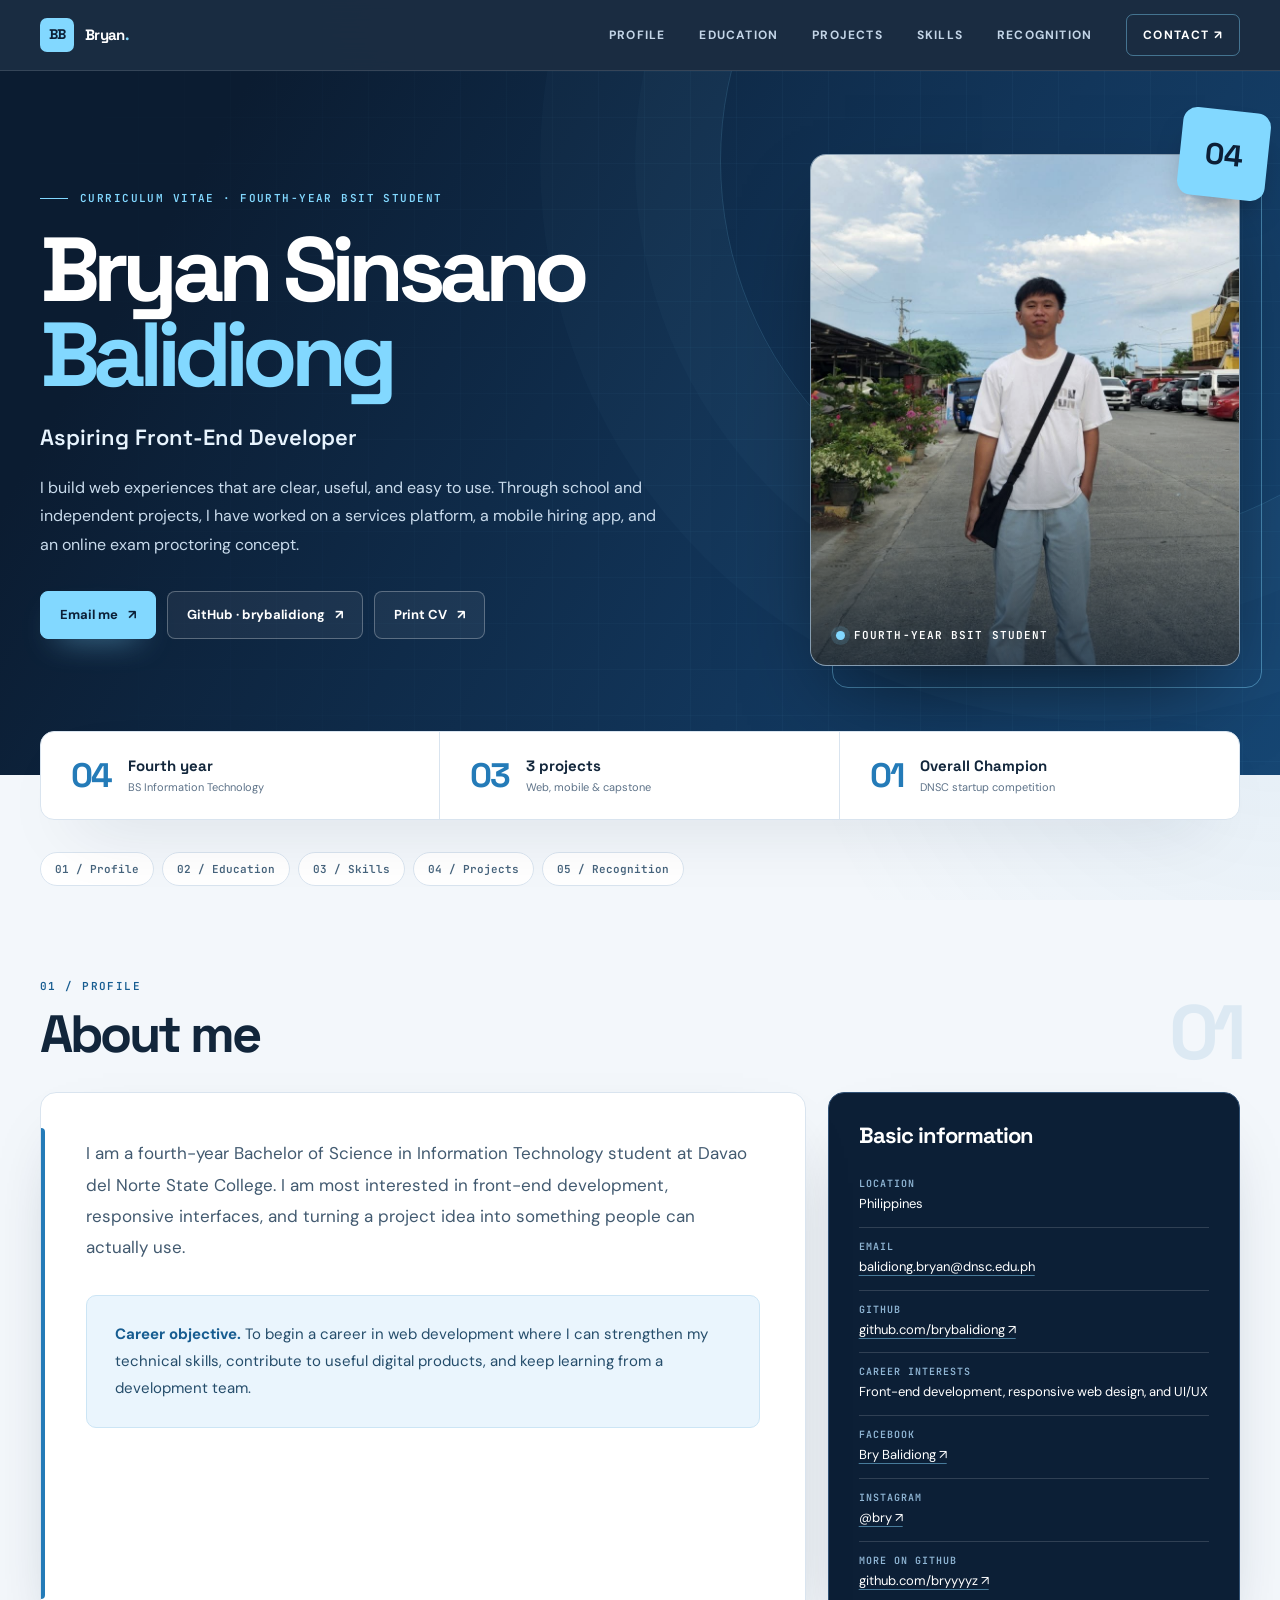
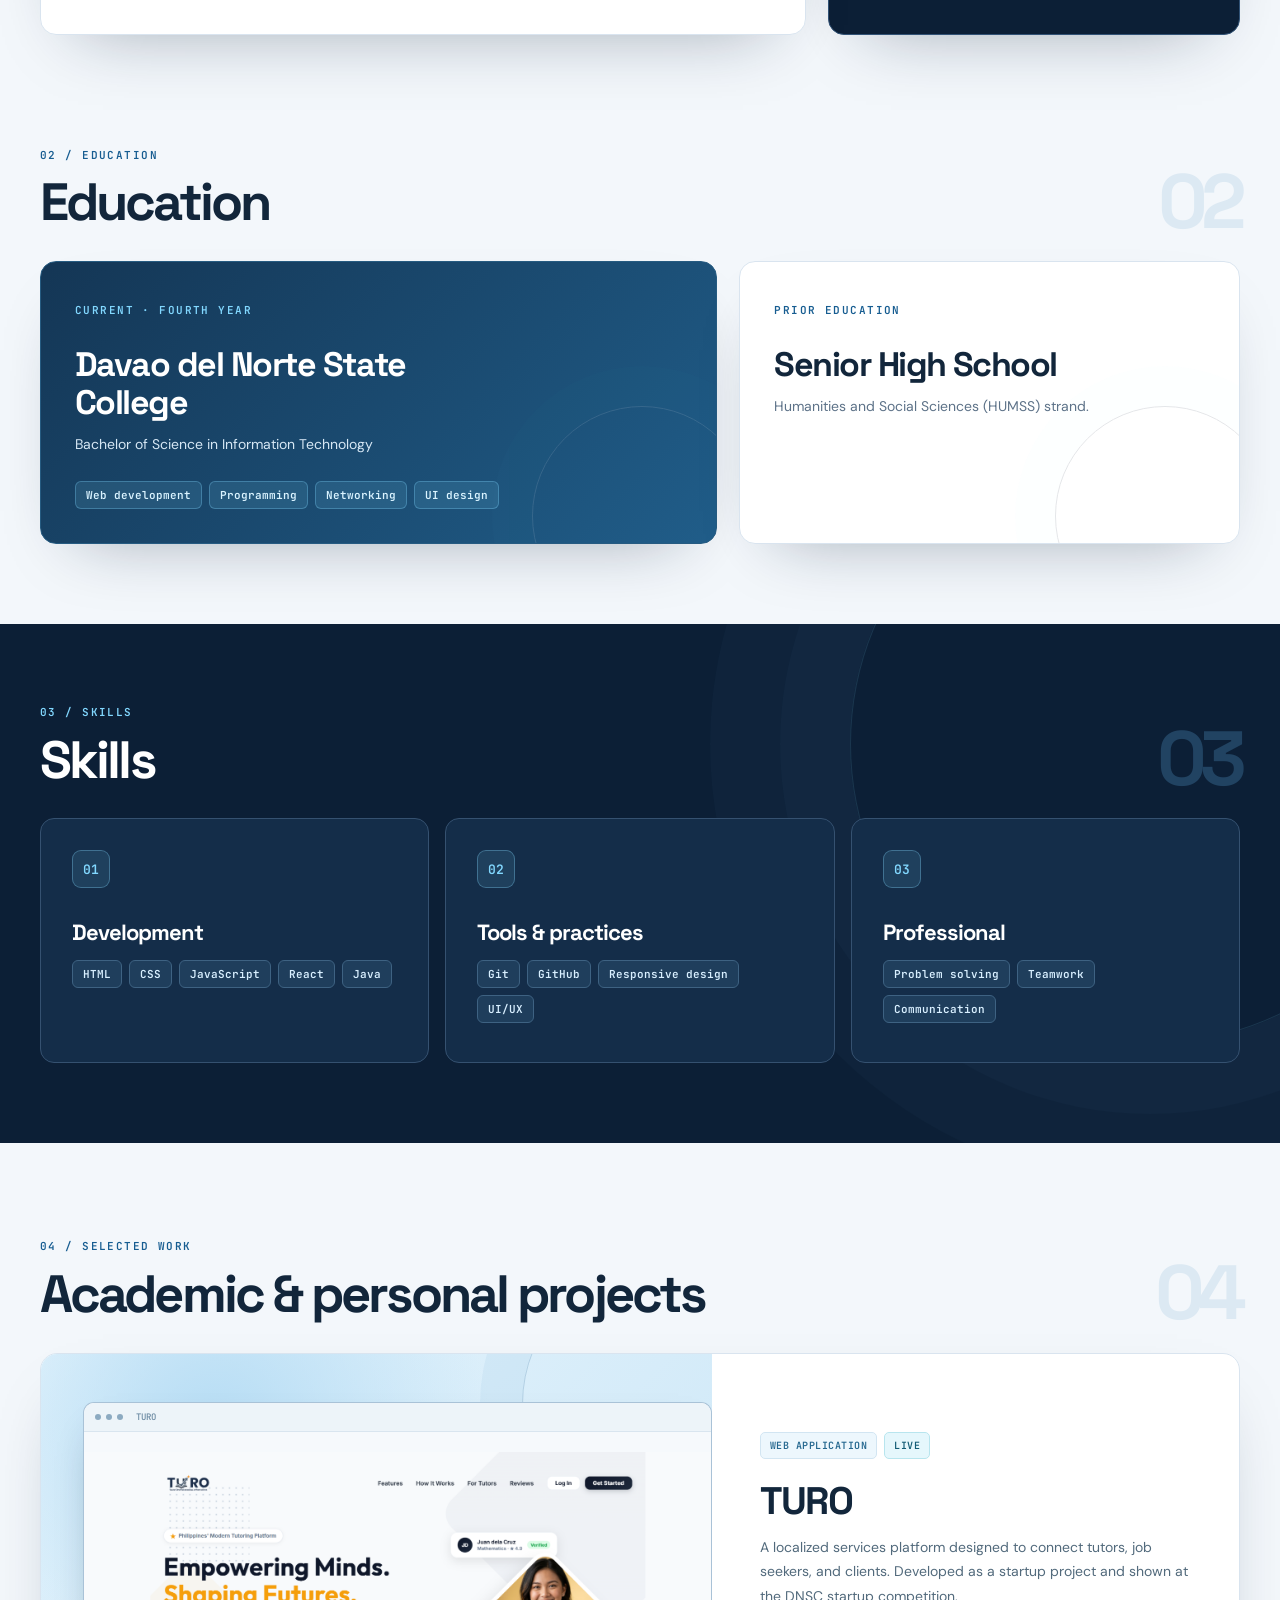
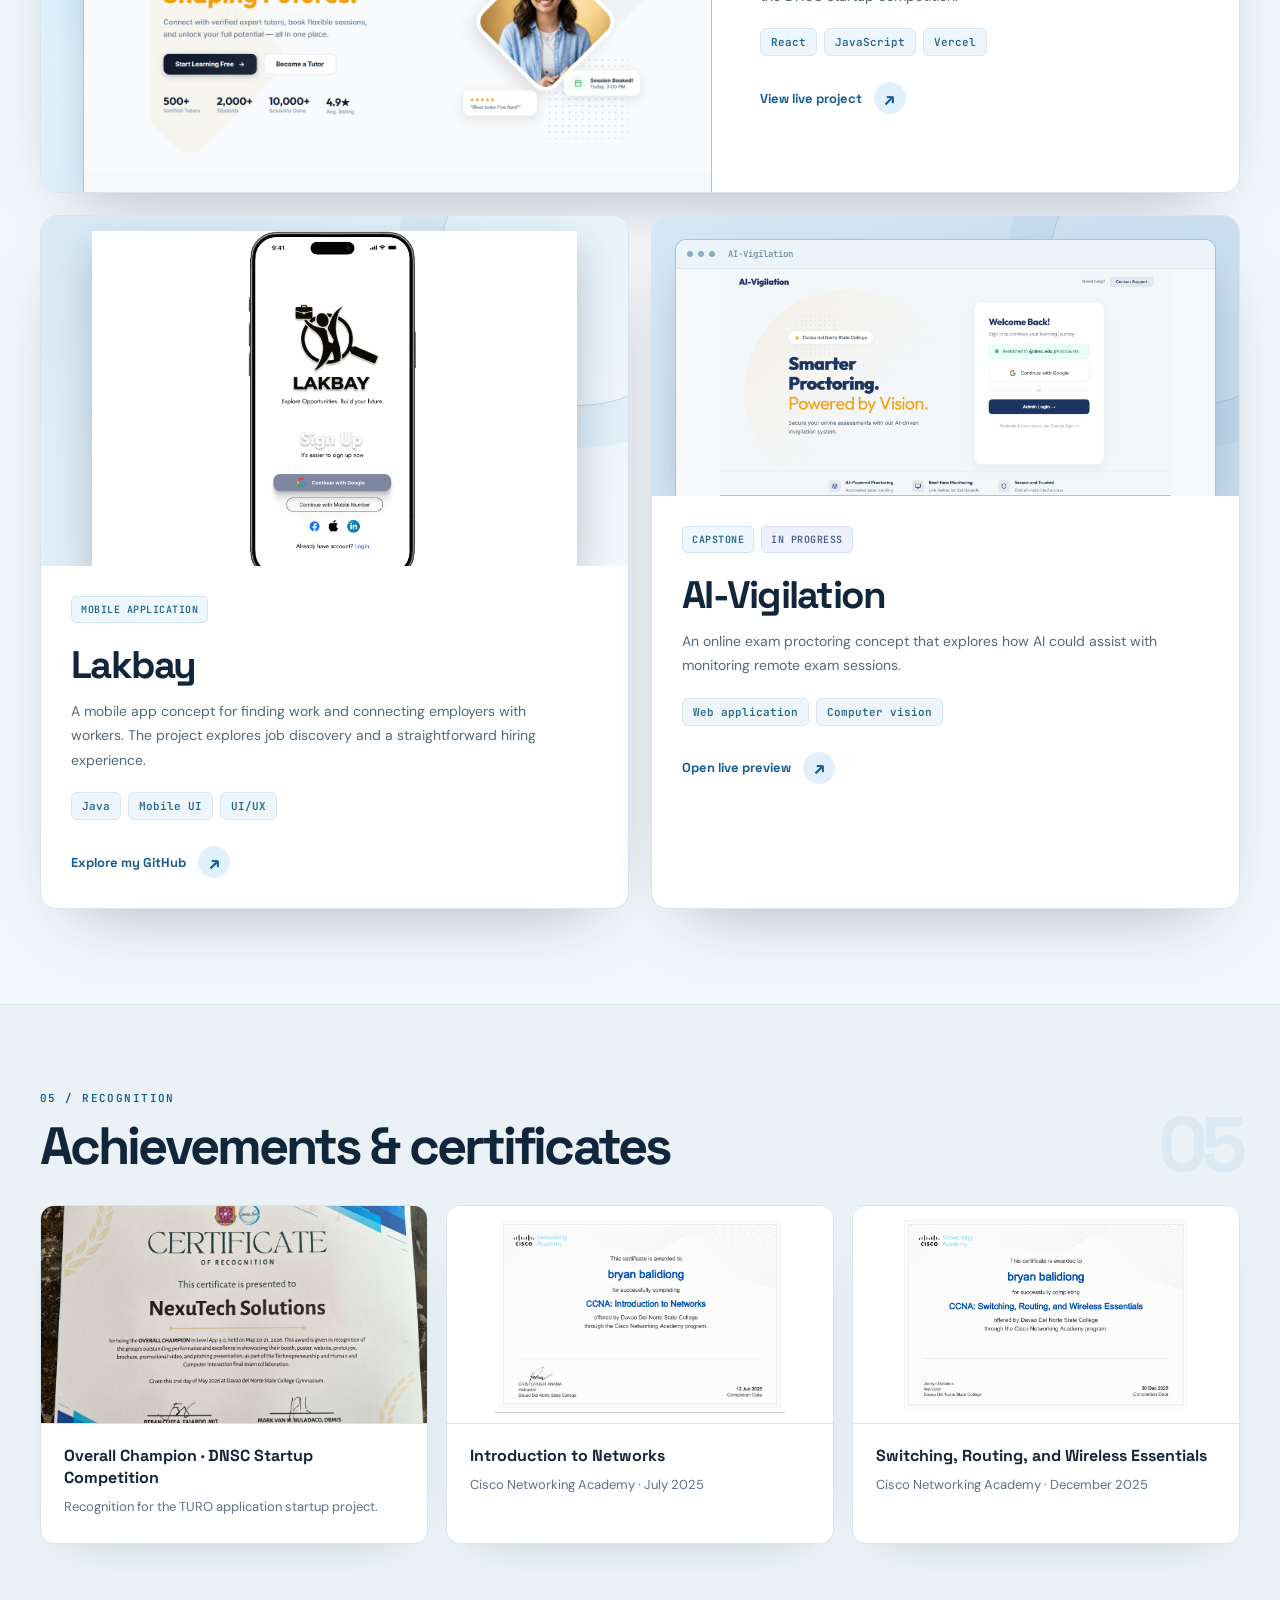
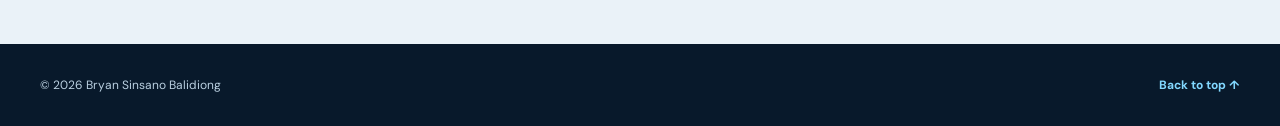
==== index.html @ 700e9f19 "Add personal CV website" ====
<!doctype html>
<html lang="en">
<head>
  <meta charset="UTF-8">
  <meta name="viewport" content="width=device-width, initial-scale=1">
  <meta name="description" content="Curriculum vitae of Bryan Sinsano Balidiong, a fourth-year BSIT student and aspiring front-end developer at Davao del Norte State College.">
  <meta name="theme-color" content="#0c1f36">
  <title>CV — Bryan Sinsano Balidiong</title>
  <link rel="icon" type="image/svg+xml" href="favicon.svg">
  <link rel="preconnect" href="https://fonts.googleapis.com">
  <link rel="preconnect" href="https://fonts.gstatic.com" crossorigin>
  <link href="https://fonts.googleapis.com/css2?family=DM+Sans:wght@400;500;600;700&family=JetBrains+Mono:wght@400;500;600&family=Space+Grotesk:wght@400;500;600;700&display=swap" rel="stylesheet">
  <style>
    :root{
      --navy:#0c1f36;--navy-2:#132f50;--navy-3:#1c4165;
      --blue:#247bb8;--blue-deep:#175d91;--sky:#82d8ff;--ice:#dff4ff;
      --paper:#f3f7fb;--white:#fff;--ink:#12263b;--muted:#5d7288;
      --line:#d9e4ef;--shadow:0 28px 70px -38px rgba(12,31,54,.4);
    }
    *,*::before,*::after{box-sizing:border-box}
    html{scroll-behavior:smooth}
    body{margin:0;background:var(--paper);color:var(--ink);font:16px/1.68 'DM Sans',Arial,sans-serif;min-width:320px}
    body::before{content:"";position:fixed;inset:0;z-index:-1;pointer-events:none;background:radial-gradient(circle at 0 20%,rgba(130,216,255,.12),transparent 35%),radial-gradient(circle at 100% 70%,rgba(36,123,184,.08),transparent 35%)}
    a{color:inherit;text-decoration:none}
    img{display:block;max-width:100%}
    button{font:inherit}
    h1,h2,h3,p{margin:0}
    h1,h2,h3{font-family:'Space Grotesk',Arial,sans-serif;line-height:1.12;letter-spacing:-.045em}
    ::selection{background:var(--sky);color:var(--navy)}
    :focus-visible{outline:3px solid var(--sky);outline-offset:4px}
    .shell{width:min(1200px,calc(100% - 48px));margin-inline:auto}
    .skip-link{position:absolute;z-index:100;left:15px;top:-60px;padding:10px 15px;background:#fff;color:#000}
    .skip-link:focus{top:12px}
    .topbar{position:sticky;top:0;z-index:50;background:rgba(12,31,54,.94);border-bottom:1px solid rgba(255,255,255,.12);backdrop-filter:blur(18px);color:white}
    .topbar-inner{display:flex;align-items:center;justify-content:space-between;min-height:70px;gap:20px}
    .brand{display:flex;align-items:center;gap:11px;font-family:'Space Grotesk',sans-serif;font-weight:700;letter-spacing:-.04em;white-space:nowrap}
    .brand-mark{display:grid;place-items:center;width:34px;height:34px;background:var(--sky);color:var(--navy);border-radius:7px;font-size:14px;letter-spacing:-.08em}
    .brand-name{font-size:15px}
    .brand-name span{color:var(--sky)}
    .top-links{display:flex;align-items:center;gap:clamp(15px,2.8vw,34px);font-size:12px;font-weight:700;text-transform:uppercase;letter-spacing:.1em;color:#c3d5e7}
    .top-links a{transition:color .2s}
    .top-links a:hover{color:var(--sky)}
    .top-links .contact-nav{padding:10px 16px;border:1px solid rgba(130,216,255,.42);border-radius:7px;color:white}
    .top-links .contact-nav:hover{border-color:var(--sky);color:var(--sky)}
    .hero{position:relative;overflow:hidden;color:white;background:linear-gradient(120deg,#0b1c31 15%,#12365b 65%,#164673);isolation:isolate}
    .hero::before{content:"";position:absolute;inset:0;z-index:-1;opacity:.22;background-image:linear-gradient(rgba(130,216,255,.16) 1px,transparent 1px),linear-gradient(90deg,rgba(130,216,255,.16) 1px,transparent 1px);background-size:46px 46px;mask-image:linear-gradient(90deg,transparent,black 62%)}
    .hero::after{content:"";position:absolute;right:-200px;top:-290px;width:760px;height:760px;border-radius:50%;border:1px solid rgba(130,216,255,.16);box-shadow:0 0 0 85px rgba(130,216,255,.025),0 0 0 180px rgba(130,216,255,.025);z-index:-1}
    .hero-grid{display:grid;grid-template-columns:minmax(0,1.16fr) minmax(300px,.84fr);align-items:center;gap:clamp(35px,6vw,92px);padding-block:83px 109px}
    .hero-copy{position:relative;z-index:1}
    .eyebrow,.kicker,.micro{font:600 11px/1.5 'JetBrains Mono',monospace;text-transform:uppercase;letter-spacing:.13em}
    .eyebrow{display:inline-flex;align-items:center;gap:12px;color:var(--sky);margin-bottom:21px}
    .eyebrow::before{content:"";width:28px;height:1px;background:var(--sky)}
    h1{font-size:clamp(56px,7.1vw,100px);line-height:.94;letter-spacing:-.075em;max-width:9.5ch}
    h1 .surname{display:block;color:var(--sky)}
    .role{margin-top:23px;font:600 clamp(17px,2vw,22px)/1.4 'Space Grotesk',sans-serif;color:#e8f4fe}
    .intro{max-width:57ch;margin-top:21px;font-size:16px;line-height:1.8;color:#c9dbec}
    .hero-actions{display:flex;align-items:center;flex-wrap:wrap;gap:11px;margin-top:31px}
    .button{display:inline-flex;align-items:center;justify-content:center;gap:10px;min-height:48px;padding:10px 19px;border:1px solid rgba(255,255,255,.28);border-radius:8px;color:white;background:rgba(255,255,255,.06);font-size:13px;font-weight:700;cursor:pointer;transition:transform .2s,background .2s,border-color .2s,box-shadow .2s}
    .button:hover{transform:translateY(-3px);border-color:var(--sky);background:rgba(130,216,255,.12)}
    .button.primary{background:var(--sky);color:var(--navy);border-color:var(--sky);box-shadow:0 14px 32px -18px rgba(130,216,255,.85)}
    .button.primary:hover{background:#b3e9ff}
    .portrait-wrap{position:relative;max-width:430px;width:100%;justify-self:end}
    .portrait-wrap::before{content:"";position:absolute;inset:22px -22px -22px 22px;border:1px solid rgba(130,216,255,.45);border-radius:16px;z-index:-1}
    .portrait-window{position:relative;overflow:hidden;height:clamp(410px,40vw,520px);border-radius:16px;border:1px solid rgba(255,255,255,.3);background:#51728f;box-shadow:0 40px 90px -35px rgba(0,0,0,.72)}
    .portrait-window img{width:100%;height:100%;object-fit:cover;object-position:center 32%;filter:saturate(.82) contrast(1.04);transform:scale(1.3)}
    .portrait-window::after{content:"";position:absolute;inset:0;background:linear-gradient(180deg,transparent 55%,rgba(6,22,40,.68))}
    .portrait-caption{position:absolute;z-index:2;left:25px;bottom:23px;display:flex;align-items:center;gap:9px;font:600 11px 'JetBrains Mono',monospace;color:white;letter-spacing:.1em;text-transform:uppercase}
    .portrait-caption::before{content:"";width:9px;height:9px;background:var(--sky);border-radius:50%;box-shadow:0 0 0 5px rgba(130,216,255,.15)}
    .hero-index{position:absolute;right:-28px;top:-44px;z-index:2;display:grid;place-items:center;width:88px;height:88px;background:var(--sky);border-radius:14px;color:var(--navy);box-shadow:0 18px 34px -18px rgba(0,0,0,.6);font:700 30px 'Space Grotesk',sans-serif;transform:rotate(6deg)}
    .highlights{position:relative;z-index:4;margin-top:-44px}
    .highlights-inner{display:grid;grid-template-columns:repeat(3,1fr);background:white;border:1px solid var(--line);border-radius:14px;box-shadow:var(--shadow);overflow:hidden}
    .highlight{display:flex;align-items:center;gap:17px;padding:25px 30px;border-right:1px solid var(--line)}
    .highlight:last-child{border:0}
    .highlight-num{font:700 34px/1 'Space Grotesk',sans-serif;letter-spacing:-.06em;color:var(--blue)}
    .highlight-title{display:block;font:700 15px/1.25 'Space Grotesk',sans-serif}
    .highlight-sub{display:block;margin-top:4px;color:var(--muted);font-size:11px;line-height:1.3}
    .section-nav{display:flex;align-items:center;gap:8px;overflow-x:auto;padding-block:32px 12px;scrollbar-width:none}
    .section-nav::-webkit-scrollbar{display:none}
    .section-nav a{white-space:nowrap;padding:9px 14px;border-radius:100px;border:1px solid var(--line);background:white;color:#46647d;font:600 11px 'JetBrains Mono',monospace;transition:background .2s,color .2s,border-color .2s}
    .section-nav a:hover{background:var(--navy);color:white;border-color:var(--navy)}
    main section[id],aside[id]{scroll-margin-top:100px}
    .section{padding-block:80px}
    .section-heading{display:flex;align-items:end;justify-content:space-between;gap:20px;margin-bottom:29px}
    .kicker{display:block;color:var(--blue-deep);margin-bottom:10px}
    h2{font-size:clamp(34px,4.1vw,55px);letter-spacing:-.055em}
    .section-num{font:700 clamp(46px,6vw,80px)/.8 'Space Grotesk',sans-serif;color:#dce9f3;letter-spacing:-.09em;user-select:none}
    .profile-grid{display:grid;grid-template-columns:1.3fr .7fr;gap:22px;align-items:stretch}
    .profile-card{position:relative;padding:clamp(29px,3.5vw,48px);background:white;border:1px solid var(--line);border-radius:16px;box-shadow:var(--shadow)}
    .profile-card::before{content:"";position:absolute;left:0;top:35px;bottom:35px;width:4px;background:var(--blue);border-radius:0 4px 4px 0}
    .body-copy{max-width:65ch;color:#425a70;font-size:17px;line-height:1.85}
    .objective{margin-top:31px;padding:25px 28px;border-radius:10px;background:#eaf5fd;border:1px solid #cce5f5;color:#254d6b;font-size:15px;line-height:1.8}
    .objective strong{color:var(--blue-deep)}
    .info-card{padding:30px;background:var(--navy);color:white;border:1px solid #315276;border-radius:16px;box-shadow:var(--shadow)}
    .info-card h3{font-size:22px;margin-bottom:17px}
    .fact{padding:12px 0;border-top:1px solid rgba(255,255,255,.15)}
    .fact:first-of-type{border-top:0}
    .fact-label{display:block;margin-bottom:3px;color:#90b6d5;font:600 10px 'JetBrains Mono',monospace;letter-spacing:.1em;text-transform:uppercase}
    .fact-value,.fact a{display:block;font-size:13px;overflow-wrap:anywhere}
    .fact a{text-decoration:underline;text-decoration-color:rgba(130,216,255,.5);text-underline-offset:4px}
    .fact a:hover{color:var(--sky)}
    .education-section{padding-top:32px}
    .education-grid{display:grid;grid-template-columns:1.15fr .85fr;gap:22px}
    .education-card{position:relative;overflow:hidden;min-height:280px;padding:34px;border:1px solid var(--line);border-radius:16px;background:white;box-shadow:var(--shadow)}
    .education-card.current{background:linear-gradient(135deg,#143655,#205d89);color:white;border-color:#265b81}
    .education-card::after{content:"";position:absolute;right:-36px;bottom:-83px;width:220px;height:220px;border:1px solid currentColor;opacity:.11;border-radius:50%;box-shadow:0 0 0 40px rgba(130,216,255,.12)}
    .education-card .micro{display:inline-block;margin-bottom:27px;color:var(--blue-deep)}
    .education-card.current .micro{color:var(--sky)}
    .education-card h3{position:relative;z-index:1;font-size:clamp(24px,2.8vw,34px);max-width:17ch;margin-bottom:11px}
    .education-card p{position:relative;z-index:1;color:var(--muted);font-size:14px}
    .education-card.current p{color:#d7e8f5}
    .course-list,.chips{display:flex;flex-wrap:wrap;gap:7px}
    .course-list{position:relative;z-index:1;margin-top:25px}
    .course-list span,.chips span{display:inline-block;padding:6px 10px;border:1px solid #d6e6f2;border-radius:6px;background:#edf6fc;color:#2d658b;font:600 11px 'JetBrains Mono',monospace}
    .education-card.current .course-list span{background:rgba(130,216,255,.12);border-color:rgba(130,216,255,.3);color:#d9f3ff}
    .skills-section{background:var(--navy);color:white;position:relative;overflow:hidden}
    .skills-section::after{content:"";position:absolute;right:-170px;top:-180px;width:600px;height:600px;border:1px solid rgba(130,216,255,.12);border-radius:50%;box-shadow:0 0 0 70px rgba(130,216,255,.025),0 0 0 140px rgba(130,216,255,.025);pointer-events:none}
    .skills-section .shell{position:relative;z-index:1}
    .skills-section .kicker{color:var(--sky)}
    .skills-section .section-num{color:#214362}
    .skills-grid{display:grid;grid-template-columns:repeat(3,1fr);gap:16px}
    .skill-card{padding:31px;min-height:245px;border:1px solid #355170;border-radius:14px;background:#142d49;transition:transform .2s,border-color .2s,background .2s}
    .skill-card:hover{transform:translateY(-5px);border-color:var(--sky);background:#183a5b}
    .skill-icon{display:grid;place-items:center;width:38px;height:38px;margin-bottom:32px;border:1px solid rgba(130,216,255,.32);border-radius:9px;background:rgba(130,216,255,.11);color:var(--sky);font:600 13px 'JetBrains Mono',monospace}
    .skill-card h3{font-size:22px;margin-bottom:15px}
    .skill-card .chips span{background:rgba(130,216,255,.1);border-color:#3e6282;color:#d8efff}
    .projects-section{padding-block:95px}
    .projects-list{display:grid;grid-template-columns:repeat(2,minmax(0,1fr));gap:22px}
    .project{display:flex;flex-direction:column;overflow:hidden;border:1px solid var(--line);border-radius:17px;background:white;box-shadow:var(--shadow);transition:transform .22s,box-shadow .22s}
    .project:hover{transform:translateY(-6px);box-shadow:0 35px 75px -40px rgba(12,31,54,.56)}
    .project.featured{grid-column:1/-1;display:grid;grid-template-columns:1.12fr .88fr;min-height:440px}
    .project-media{position:relative;overflow:hidden;min-height:280px;background:linear-gradient(145deg,#e8f3fb,#cfe5f5);padding:24px 24px 0;display:flex;align-items:end}
    .project.featured .project-media{padding:42px 0 0 42px;background:radial-gradient(circle at 26% 18%,#b5dcf4,transparent 45%),linear-gradient(135deg,#e7f5fd,#c9e5f6)}
    .project-media::before{content:"";position:absolute;right:-90px;top:-90px;width:280px;height:280px;border:1px solid rgba(25,90,138,.2);border-radius:50%;box-shadow:0 0 0 42px rgba(33,117,180,.06)}
    .browser-frame{position:relative;width:100%;height:100%;overflow:hidden;border:1px solid #a9c2d7;border-bottom:0;border-radius:11px 11px 0 0;background:white;box-shadow:0 20px 40px -20px rgba(12,31,54,.45)}
    .browser-bar{height:29px;display:flex;align-items:center;gap:5px;padding:0 11px;background:#edf4f9;border-bottom:1px solid #d9e5ef}
    .browser-bar i{display:block;width:6px;height:6px;border-radius:50%;background:#8caac1}
    .browser-bar span{margin-left:8px;font:500 9px 'JetBrains Mono',monospace;color:#6c8aa3}
    .browser-frame img{width:100%;height:calc(100% - 29px);object-fit:contain;object-position:center;background:#f6f9fc}
    .project.featured .browser-frame{height:390px}
    .project-content{display:flex;flex-direction:column;align-items:flex-start;padding:30px}
    .project.featured .project-content{padding:48px;justify-content:center}
    .project-meta{display:flex;flex-wrap:wrap;align-items:center;gap:7px;margin-bottom:20px}
    .project-meta span{padding:6px 9px;border:1px solid #d2e5f2;border-radius:5px;background:#edf7fd;color:#24678f;font:600 10px 'JetBrains Mono',monospace;text-transform:uppercase;letter-spacing:.05em}
    .project-meta .live{background:#e5f7fc;color:#135c75;border-color:#b8e5ee}
    .project-meta .progress{background:#eef1fb;color:#4b6090;border-color:#d8def1}
    .project h3{font-size:clamp(28px,3vw,39px);margin-bottom:13px}
    .project p{font-size:14px;line-height:1.75;color:#526a7c;max-width:51ch}
    .project .chips{margin-top:20px}
    .project-link{display:inline-flex;align-items:center;gap:12px;margin-top:26px;color:var(--blue-deep);font:700 13px 'Space Grotesk',sans-serif;transition:gap .2s,color .2s}
    .project-link:hover{gap:18px;color:#0b426a}
    .project-link .arrow{display:grid;place-items:center;width:32px;height:32px;border-radius:50%;background:#e0f1fb;font-size:18px}
    .project-lakbay .project-media{justify-content:center;padding:0;background:linear-gradient(135deg,#d8eaf6,#f3f8fc)}
    .project-lakbay .project-media img{position:relative;max-height:350px;width:auto;object-fit:contain;transform:translateY(15px);filter:drop-shadow(0 18px 22px rgba(12,31,54,.24))}
    .project-ai .project-media{padding:23px 23px 0;background:linear-gradient(135deg,#d6e7f5,#c3d9ec)}
    .project-ai .browser-frame{height:257px}
    .recognition-section{padding-block:85px 100px;background:#eaf2f8;border-top:1px solid #d5e5ef}
    .awards-grid{display:grid;grid-template-columns:repeat(3,minmax(0,1fr));gap:18px}
    .award{overflow:hidden;border:1px solid var(--line);border-radius:14px;background:white;box-shadow:0 18px 45px -35px rgba(12,31,54,.35)}
    .award-media{height:218px;overflow:hidden;background:#f6f9fc;border-bottom:1px solid var(--line)}
    .award-media img{width:100%;height:100%;object-fit:cover}
    .award.cert .award-media img{object-fit:contain;padding:10px;background:#fff}
    .award-body{padding:21px 23px 25px}
    .award-body strong{display:block;font:700 16px/1.4 'Space Grotesk',sans-serif}
    .award-body p{margin-top:7px;font-size:13px;color:var(--muted)}
    footer{padding:31px 0;background:#08192b;color:#bad0e1}
    .footer-inner{display:flex;align-items:center;justify-content:space-between;gap:16px;font-size:12px}
    footer a{color:var(--sky);font-weight:700}
    @media(max-width:1020px){.top-links{gap:15px}.hero-grid{grid-template-columns:1fr 340px}.profile-grid{grid-template-columns:1fr}.info-card{display:grid;grid-template-columns:repeat(2,minmax(0,1fr));column-gap:20px}.info-card h3{grid-column:1/-1}.info-card .fact:nth-of-type(2){border-top:0}.project.featured .project-content{padding:34px}}
    @media(max-width:900px){.top-links a:not(.contact-nav){display:none}.hero-grid{grid-template-columns:1fr;padding-block:55px 85px}.hero h1{font-size:clamp(52px,12vw,78px)}.portrait-wrap{justify-self:center;max-width:430px;margin-top:28px}.project.featured{display:flex;min-height:0}.project.featured .project-media{min-height:330px;padding:28px 28px 0}.project.featured .browser-frame{height:300px}.project.featured .project-content{padding:34px}}
    @media(max-width:760px){.shell{width:min(100% - 32px,1200px)}.topbar-inner{min-height:62px}.top-links a:not(.contact-nav){display:none}.hero-grid{grid-template-columns:1fr;padding-block:55px 85px}.hero h1{font-size:clamp(52px,12vw,78px)}.portrait-wrap{justify-self:center;max-width:430px;margin-top:28px}.portrait-window{height:400px}.hero-index{right:-13px;top:-22px;width:65px;height:65px;font-size:24px}.highlights-inner{grid-template-columns:1fr}.highlight{padding:15px 22px;border-right:0;border-bottom:1px solid var(--line)}.highlight:last-child{border:0}.highlight-num{font-size:28px}.section{padding-block:62px}.section-heading{margin-bottom:22px}.section-num{font-size:55px}.education-grid,.skills-grid,.projects-list,.awards-grid{grid-template-columns:1fr}.project.featured{grid-column:1;display:flex;min-height:0}.project.featured .project-media{min-height:290px;padding:25px 25px 0}.project.featured .browser-frame{height:280px}.project.featured .project-content{padding:30px}.award-media{height:250px}}
    @media(max-width:480px){.hero-grid{padding-top:46px}.portrait-wrap{max-width:310px}.portrait-window{height:345px}.hero-actions .button{width:100%}.hero-actions{gap:8px}.info-card{display:block}.info-card .fact:nth-of-type(2){border-top:1px solid rgba(255,255,255,.15)}.profile-card,.education-card,.skill-card{padding:25px}.objective{padding:20px}.section-heading{align-items:center}.section-num{font-size:45px}.project-media{min-height:220px}.project-lakbay .project-media img{max-height:290px}.project-ai .browser-frame{height:200px}.award-media{height:210px}}
    @media(prefers-reduced-motion:reduce){html{scroll-behavior:auto}*,*::before,*::after{transition:none!important}}
    @media print{*{box-shadow:none!important;text-shadow:none!important}body{background:#fff;color:#111;font-size:10pt}body::before,.topbar,.section-nav,.hero-actions,.hero-index,.hero::before,.hero::after,.portrait-wrap::before,.section-num,footer{display:none!important}.shell{width:100%}.hero{background:#fff;color:#111}.hero-grid{grid-template-columns:1fr 130px;gap:20px;padding:0 0 18px}.hero h1{font-size:32pt;max-width:none}.hero h1 .surname{color:#111}.eyebrow,.role,.intro{color:#222}.intro{font-size:9pt;line-height:1.4}.portrait-wrap{max-width:130px}.portrait-window{height:145px;border:0;border-radius:0}.portrait-window img{filter:none;transform:none}.portrait-window::after,.portrait-caption{display:none}.highlights{margin:0}.highlights-inner{border:0;border-top:1px solid #aaa;border-bottom:1px solid #aaa;border-radius:0;display:flex}.highlight{padding:8px 12px 8px 0;border:0}.highlight-num{font-size:15pt;color:#111}.highlight-title{font-size:10pt}.section{padding:13px 0}.section-heading{margin:0 0 8px}.kicker{color:#333;margin-bottom:2px}h2{font-size:19pt}.profile-grid,.education-grid,.skills-grid,.projects-list,.awards-grid{display:block}.profile-card,.info-card,.education-card,.skill-card,.project,.award{background:#fff!important;color:#111!important;border:0;border-top:1px solid #bbb;border-radius:0;padding:8px 0;margin:0;break-inside:avoid}.profile-card::before,.education-card::after,.skills-section::after,.project-media::before{display:none}.profile-card{padding:0 0 8px}.body-copy,.objective,.education-card p,.project p,.award-body p{color:#333!important;font-size:9pt;line-height:1.4}.objective{background:#fff;border:0;padding:5px 0;margin:0}.info-card{display:grid;grid-template-columns:repeat(2,1fr);gap:0 14px;padding:5px 0}.info-card h3{grid-column:1/-1;font-size:13pt;margin:0}.fact{border:0;padding:2px 0}.fact-label{color:#444}.fact-value,.fact a{font-size:8pt}.education-card{min-height:0}.education-card .micro{color:#333!important;margin:0}.education-card h3{font-size:13pt;max-width:none}.education-card p{color:#333}.course-list,.chips{margin:5px 0}.course-list span,.chips span,.education-card.current .course-list span,.skill-card .chips span{background:#fff;border:1px solid #ccc;color:#111;padding:2px 4px;font-size:7pt}.skills-section{background:#fff;color:#111}.skill-card{min-height:0}.skill-icon{display:none}.skill-card h3{font-size:12pt;margin:0}.project{display:grid!important;grid-template-columns:85px 1fr!important;gap:12px;min-height:0}.project-media,.project.featured .project-media{min-height:0;padding:0;background:#fff}.project-media img,.browser-frame img,.project-lakbay .project-media img{width:85px;height:70px;max-height:none;object-fit:cover;transform:none;filter:none}.browser-frame{border:0;border-radius:0;height:70px!important}.browser-bar{display:none}.project-content,.project.featured .project-content{padding:0}.project-meta{margin:0 0 3px}.project-meta span{padding:0;border:0;background:#fff;color:#333;font-size:7pt}.project h3{font-size:13pt;margin:0 0 3px}.project-link{margin:3px 0;color:#111;font-size:8pt}.project-link .arrow{display:none}.award{display:grid;grid-template-columns:65px 1fr;gap:10px}.award-media{height:52px;border:0}.award-media img{width:65px;height:52px;object-fit:contain;padding:0!important}.award-body{padding:0}.award-body strong{font-size:10pt}.award-body p{font-size:8pt;margin:0}}
  </style>
</head>
<body id="top">
  <a class="skip-link" href="#main">Skip to content</a>
  <header class="topbar">
    <div class="shell topbar-inner">
      <a class="brand" href="#top" aria-label="Back to top of Bryan Balidiong's CV"><span class="brand-mark">BB</span><span class="brand-name">Bryan<span>.</span></span></a>
      <nav class="top-links" aria-label="Main navigation">
        <a href="#profile">Profile</a><a href="#education">Education</a><a href="#projects">Projects</a><a href="#skills">Skills</a><a href="#recognition">Recognition</a>
        <a class="contact-nav" href="mailto:balidiong.bryan@dnsc.edu.ph">Contact ↗</a>
      </nav>
    </div>
  </header>
  <main id="main">
    <section class="hero" aria-labelledby="page-title">
      <div class="shell hero-grid">
        <div class="hero-copy">
          <span class="eyebrow">Curriculum vitae · Fourth-year BSIT student</span>
          <h1 id="page-title">Bryan Sinsano <span class="surname">Balidiong</span></h1>
          <p class="role">Aspiring Front-End Developer</p>
          <p class="intro">I build web experiences that are clear, useful, and easy to use. Through school and independent projects, I have worked on a services platform, a mobile hiring app, and an online exam proctoring concept.</p>
          <div class="hero-actions">
            <a class="button primary" href="mailto:balidiong.bryan@dnsc.edu.ph">Email me <span aria-hidden="true">↗</span></a>
            <a class="button" href="https://github.com/brybalidiong" target="_blank" rel="noopener noreferrer">GitHub · brybalidiong <span aria-hidden="true">↗</span></a>
            <button class="button" type="button" onclick="window.print()">Print CV <span aria-hidden="true">↗</span></button>
          </div>
        </div>
        <div class="portrait-wrap">
          <div class="hero-index" aria-hidden="true">04</div>
          <div class="portrait-window"><img src="prof.jpg" alt="Portrait of Bryan Sinsano Balidiong"><span class="portrait-caption">Fourth-year BSIT student</span></div>
        </div>
      </div>
    </section>
    <div class="highlights" aria-label="CV highlights"><div class="shell highlights-inner">
      <div class="highlight"><span class="highlight-num">04</span><span><strong class="highlight-title">Fourth year</strong><span class="highlight-sub">BS Information Technology</span></span></div>
      <div class="highlight"><span class="highlight-num">03</span><span><strong class="highlight-title">3 projects</strong><span class="highlight-sub">Web, mobile &amp; capstone</span></span></div>
      <div class="highlight"><span class="highlight-num">01</span><span><strong class="highlight-title">Overall Champion</strong><span class="highlight-sub">DNSC startup competition</span></span></div>
    </div></div>
    <nav class="shell section-nav" aria-label="CV sections"><a href="#profile">01 / Profile</a><a href="#education">02 / Education</a><a href="#skills">03 / Skills</a><a href="#projects">04 / Projects</a><a href="#recognition">05 / Recognition</a></nav>

    <section class="section shell" id="profile">
      <div class="section-heading"><div><span class="kicker">01 / Profile</span><h2>About me</h2></div><span class="section-num" aria-hidden="true">01</span></div>
      <div class="profile-grid">
        <div class="profile-card">
          <p class="body-copy">I am a fourth-year Bachelor of Science in Information Technology student at Davao del Norte State College. I am most interested in front-end development, responsive interfaces, and turning a project idea into something people can actually use.</p>
          <div class="objective"><strong>Career objective.</strong> To begin a career in web development where I can strengthen my technical skills, contribute to useful digital products, and keep learning from a development team.</div>
        </div>
        <aside class="info-card" aria-label="Basic information">
          <h3>Basic information</h3>
          <div class="fact"><span class="fact-label">Location</span><span class="fact-value">Philippines</span></div>
          <div class="fact"><span class="fact-label">Email</span><a href="mailto:balidiong.bryan@dnsc.edu.ph">balidiong.bryan@dnsc.edu.ph</a></div>
          <div class="fact"><span class="fact-label">GitHub</span><a href="https://github.com/brybalidiong" target="_blank" rel="noopener noreferrer">github.com/brybalidiong ↗</a></div>
          <div class="fact"><span class="fact-label">Career interests</span><span class="fact-value">Front-end development, responsive web design, and UI/UX</span></div>
          <div class="fact"><span class="fact-label">Facebook</span><a href="https://web.facebook.com/bryan.balidiong" target="_blank" rel="noopener noreferrer">Bry Balidiong ↗</a></div>
          <div class="fact"><span class="fact-label">Instagram</span><a href="https://www.instagram.com/bry/" target="_blank" rel="noopener noreferrer">@bry ↗</a></div>
          <div class="fact"><span class="fact-label">More on GitHub</span><a href="https://github.com/bryyyyz" target="_blank" rel="noopener noreferrer">github.com/bryyyyz ↗</a></div>
        </aside>
      </div>
    </section>

    <section class="section education-section shell" id="education">
      <div class="section-heading"><div><span class="kicker">02 / Education</span><h2>Education</h2></div><span class="section-num" aria-hidden="true">02</span></div>
      <div class="education-grid">
        <div class="education-card current"><span class="micro">Current · Fourth year</span><h3>Davao del Norte State College</h3><p>Bachelor of Science in Information Technology</p><div class="course-list" aria-label="Areas of study"><span>Web development</span><span>Programming</span><span>Networking</span><span>UI design</span></div></div>
        <div class="education-card"><span class="micro">Prior education</span><h3>Senior High School</h3><p>Humanities and Social Sciences (HUMSS) strand.</p></div>
      </div>
    </section>

    <section class="section skills-section" id="skills">
      <div class="shell"><div class="section-heading"><div><span class="kicker">03 / Skills</span><h2>Skills</h2></div><span class="section-num" aria-hidden="true">03</span></div>
        <div class="skills-grid">
          <div class="skill-card"><span class="skill-icon" aria-hidden="true">01</span><h3>Development</h3><div class="chips"><span>HTML</span><span>CSS</span><span>JavaScript</span><span>React</span><span>Java</span></div></div>
          <div class="skill-card"><span class="skill-icon" aria-hidden="true">02</span><h3>Tools &amp; practices</h3><div class="chips"><span>Git</span><span>GitHub</span><span>Responsive design</span><span>UI/UX</span></div></div>
          <div class="skill-card"><span class="skill-icon" aria-hidden="true">03</span><h3>Professional</h3><div class="chips"><span>Problem solving</span><span>Teamwork</span><span>Communication</span></div></div>
        </div>
      </div>
    </section>

    <section class="section projects-section shell" id="projects">
      <div class="section-heading"><div><span class="kicker">04 / Selected work</span><h2>Academic &amp; personal projects</h2></div><span class="section-num" aria-hidden="true">04</span></div>
      <div class="projects-list">
        <article class="project featured">
          <div class="project-media"><div class="browser-frame"><div class="browser-bar" aria-hidden="true"><i></i><i></i><i></i><span>TURO</span></div><img src="TURO.png" alt="TURO application interface preview" loading="lazy"></div></div>
          <div class="project-content"><div class="project-meta"><span>Web application</span><span class="live">Live</span></div><h3>TURO</h3><p>A localized services platform designed to connect tutors, job seekers, and clients. Developed as a startup project and shown at the DNSC startup competition.</p><div class="chips"><span>React</span><span>JavaScript</span><span>Vercel</span></div><a class="project-link" href="https://turo-app-rust.vercel.app/" target="_blank" rel="noopener noreferrer">View live project <span class="arrow" aria-hidden="true">↗</span></a></div>
        </article>
        <article class="project project-lakbay">
          <div class="project-media"><img src="lakbay.png" alt="Lakbay mobile application preview" loading="lazy"></div>
          <div class="project-content"><div class="project-meta"><span>Mobile application</span></div><h3>Lakbay</h3><p>A mobile app concept for finding work and connecting employers with workers. The project explores job discovery and a straightforward hiring experience.</p><div class="chips"><span>Java</span><span>Mobile UI</span><span>UI/UX</span></div><a class="project-link" href="https://github.com/bryyyyz" target="_blank" rel="noopener noreferrer">Explore my GitHub <span class="arrow" aria-hidden="true">↗</span></a></div>
        </article>
        <article class="project project-ai">
          <div class="project-media"><div class="browser-frame"><div class="browser-bar" aria-hidden="true"><i></i><i></i><i></i><span>AI-Vigilation</span></div><img src="AiVigilation.png" alt="AI-Vigilation project preview" loading="lazy"></div></div>
          <div class="project-content"><div class="project-meta"><span>Capstone</span><span class="progress">In progress</span></div><h3>AI-Vigilation</h3><p>An online exam proctoring concept that explores how AI could assist with monitoring remote exam sessions.</p><div class="chips"><span>Web application</span><span>Computer vision</span></div><a class="project-link" href="https://ai-vigilation.vercel.app/" target="_blank" rel="noopener noreferrer">Open live preview <span class="arrow" aria-hidden="true">↗</span></a></div>
        </article>
      </div>
    </section>

    <section class="section recognition-section" id="recognition">
      <div class="shell"><div class="section-heading"><div><span class="kicker">05 / Recognition</span><h2>Achievements &amp; certificates</h2></div><span class="section-num" aria-hidden="true">05</span></div>
        <div class="awards-grid">
          <article class="award"><div class="award-media"><img src="overallchamp.jpg" alt="TURO startup competition award" loading="lazy"></div><div class="award-body"><strong>Overall Champion · DNSC Startup Competition</strong><p>Recognition for the TURO application startup project.</p></div></article>
          <article class="award cert"><div class="award-media"><img src="cert1.png" alt="Cisco Introduction to Networks certificate" loading="lazy"></div><div class="award-body"><strong>Introduction to Networks</strong><p>Cisco Networking Academy · July 2025</p></div></article>
          <article class="award cert"><div class="award-media"><img src="cert2.png" alt="Cisco Switching, Routing, and Wireless Essentials certificate" loading="lazy"></div><div class="award-body"><strong>Switching, Routing, and Wireless Essentials</strong><p>Cisco Networking Academy · December 2025</p></div></article>
        </div>
      </div>
    </section>
  </main>
  <footer><div class="shell footer-inner"><span>© 2026 Bryan Sinsano Balidiong</span><a href="#top">Back to top ↑</a></div></footer>
</body>
</html>
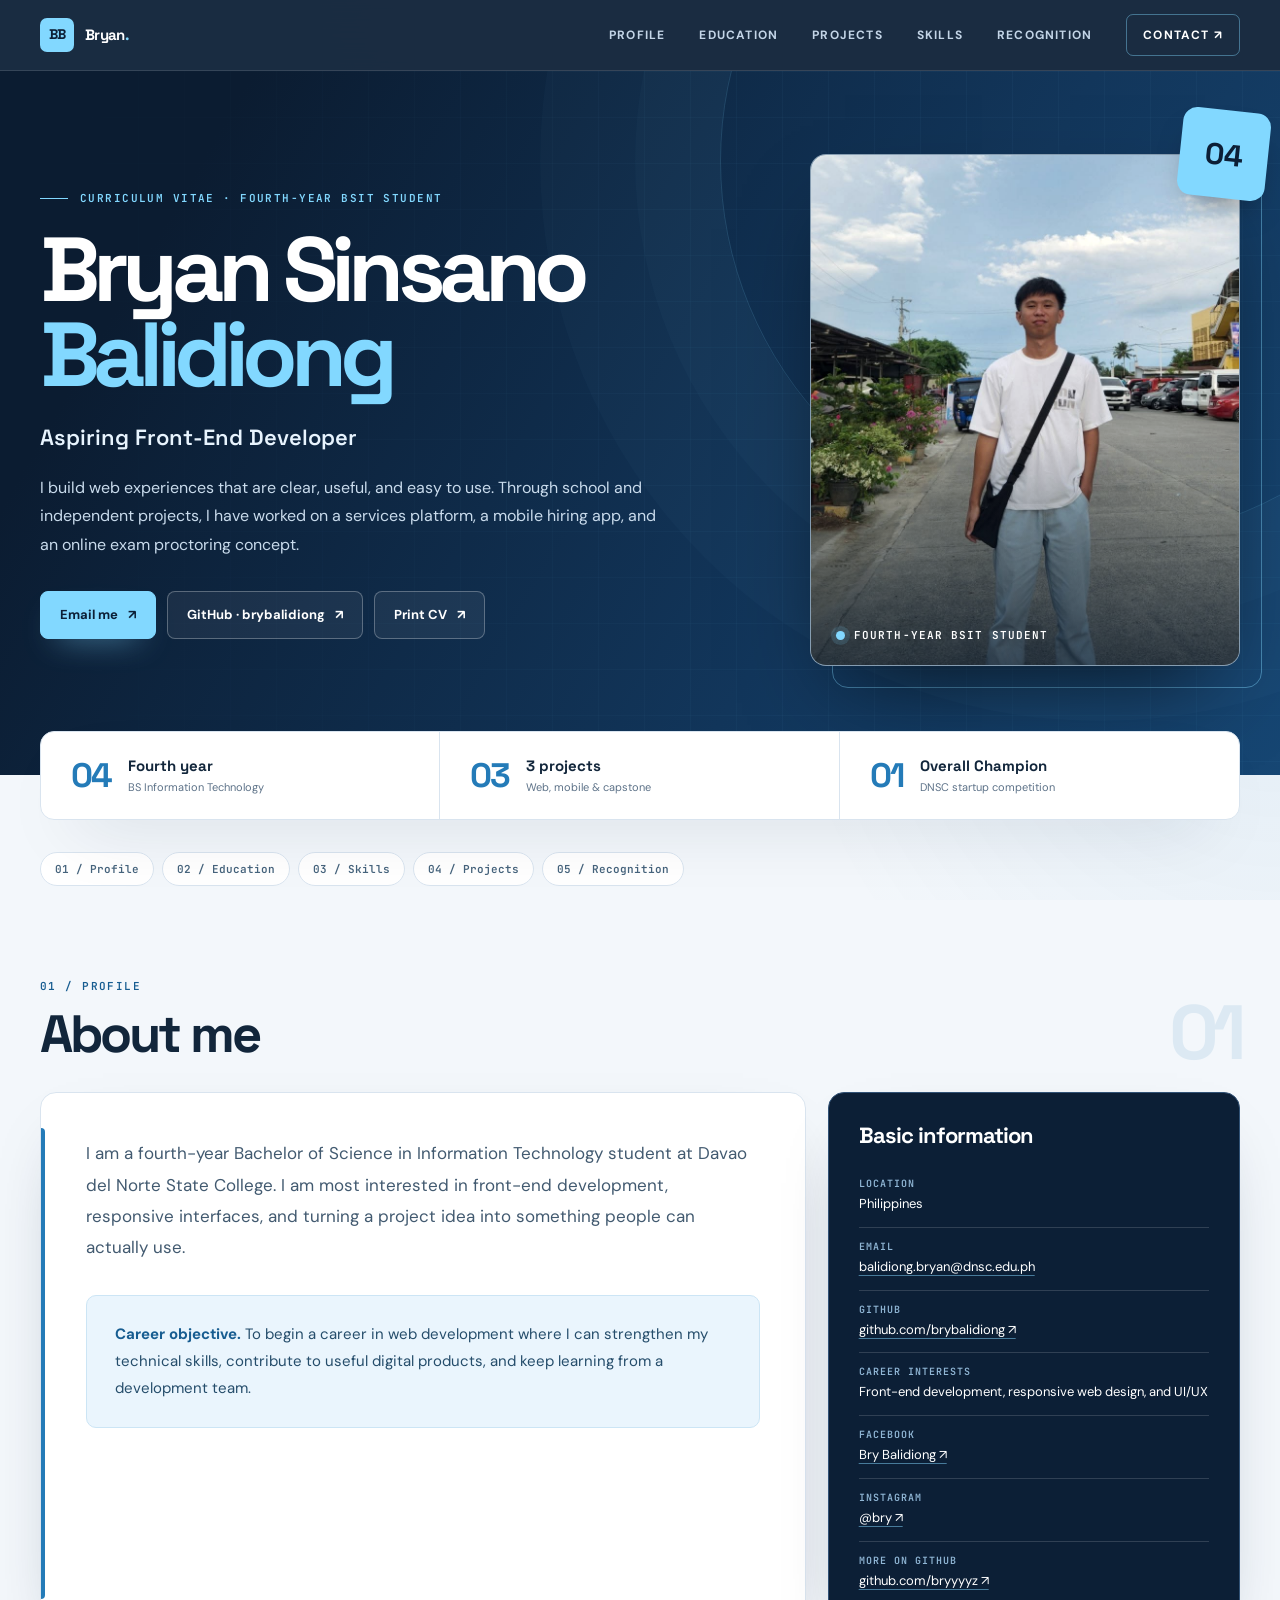
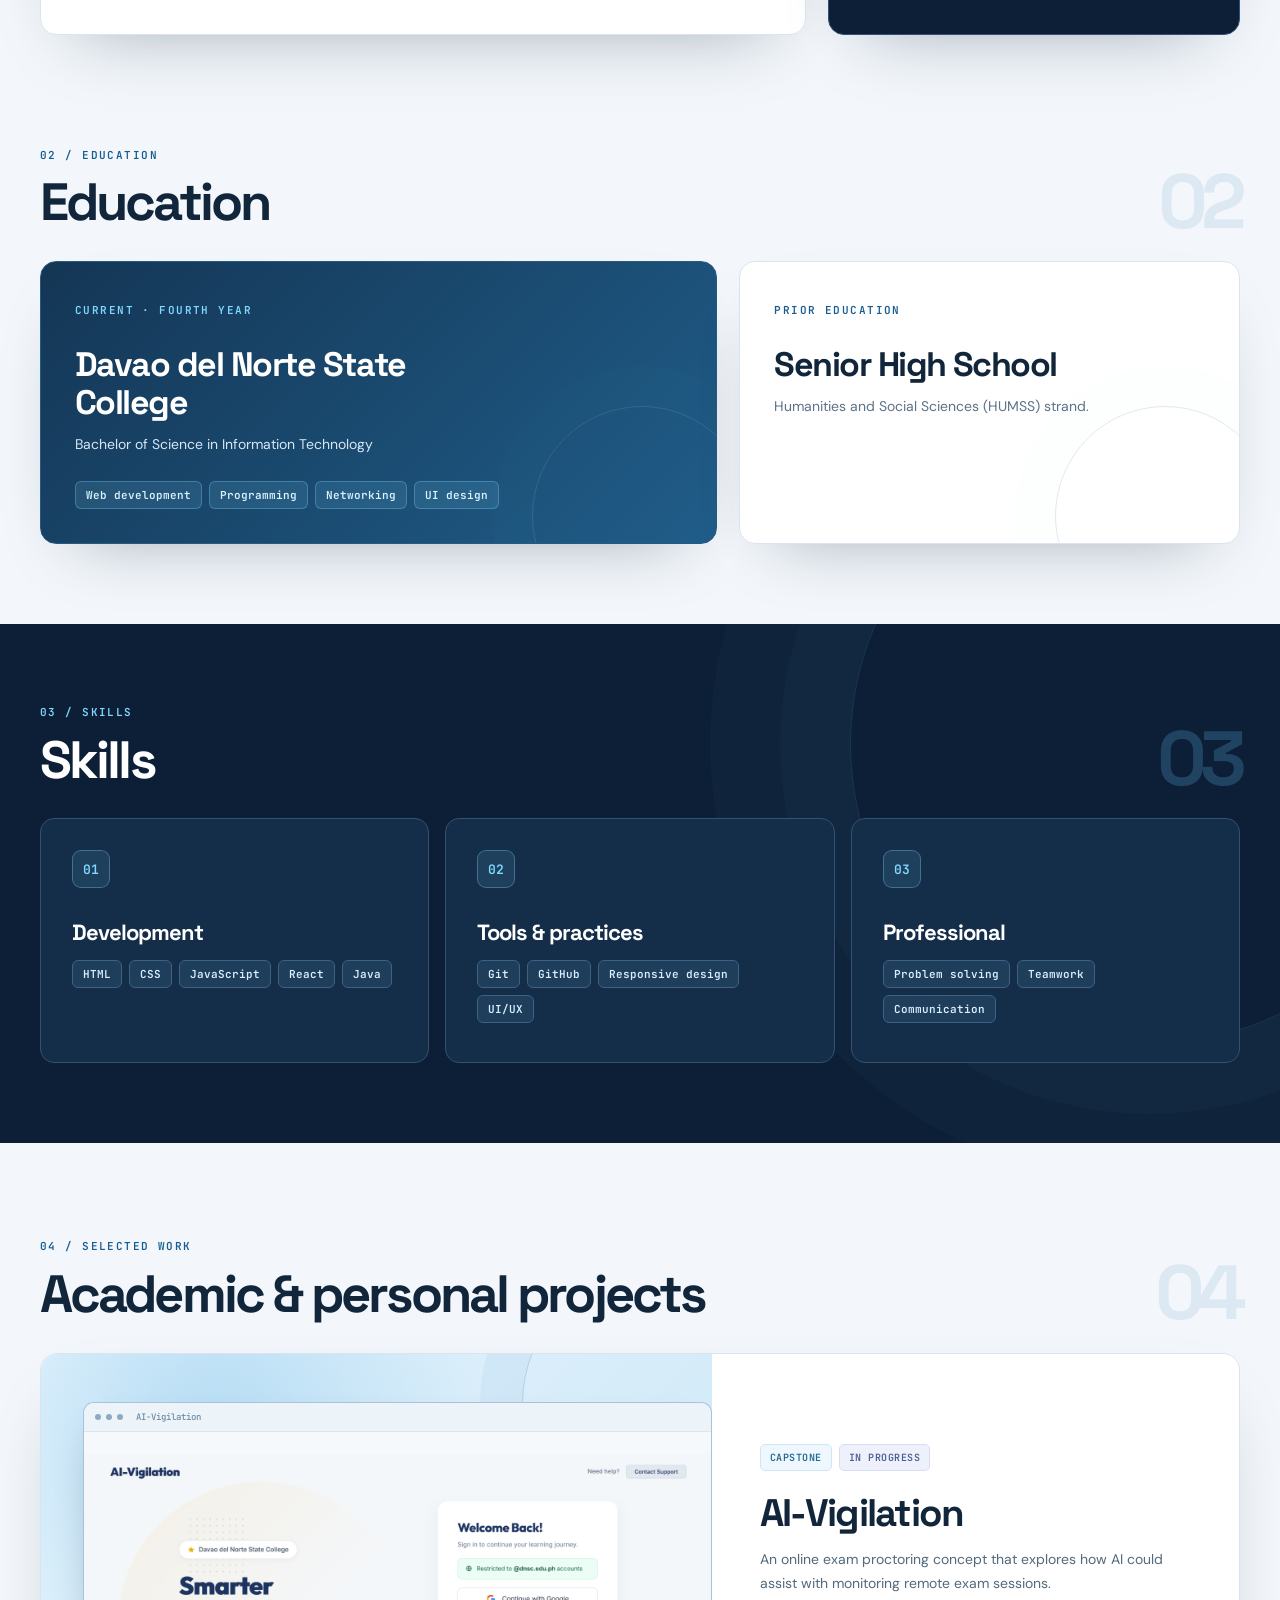
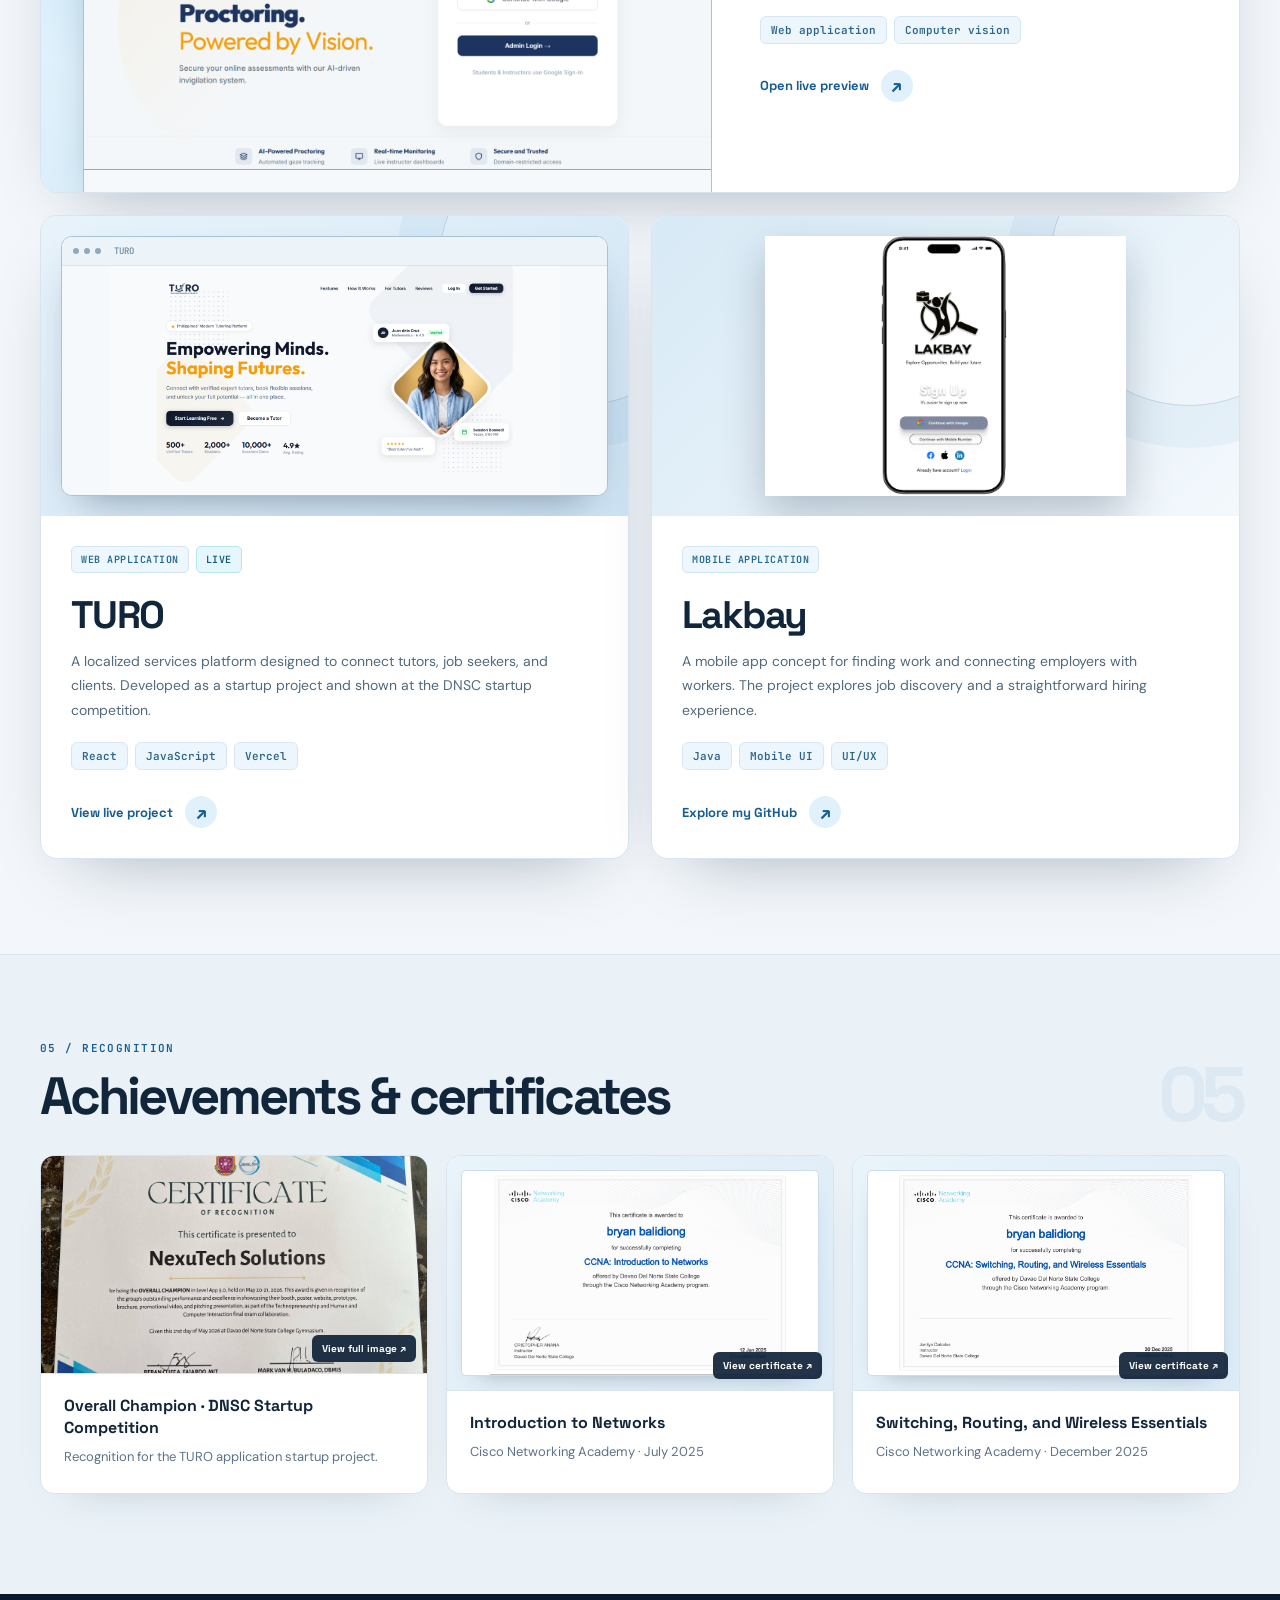
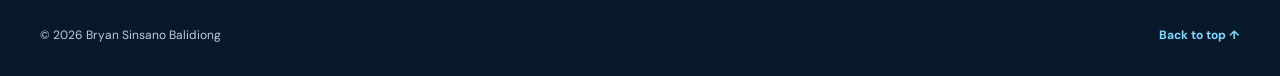
==== commit 93dd654e: "Feature AI-Vigilation and refine CV media with scroll effects" ====
--- a/index.html
+++ b/index.html
@@ -6,172 +6,12 @@
   <meta name="description" content="Curriculum vitae of Bryan Sinsano Balidiong, a fourth-year BSIT student and aspiring front-end developer at Davao del Norte State College.">
   <meta name="theme-color" content="#0c1f36">
   <title>CV — Bryan Sinsano Balidiong</title>
-  <link rel="icon" type="image/svg+xml" href="favicon.svg">
+  <link rel="icon" type="image/svg+xml" href="assets/favicon.svg">
   <link rel="preconnect" href="https://fonts.googleapis.com">
   <link rel="preconnect" href="https://fonts.gstatic.com" crossorigin>
   <link href="https://fonts.googleapis.com/css2?family=DM+Sans:wght@400;500;600;700&family=JetBrains+Mono:wght@400;500;600&family=Space+Grotesk:wght@400;500;600;700&display=swap" rel="stylesheet">
-  <style>
-    :root{
-      --navy:#0c1f36;--navy-2:#132f50;--navy-3:#1c4165;
-      --blue:#247bb8;--blue-deep:#175d91;--sky:#82d8ff;--ice:#dff4ff;
-      --paper:#f3f7fb;--white:#fff;--ink:#12263b;--muted:#5d7288;
-      --line:#d9e4ef;--shadow:0 28px 70px -38px rgba(12,31,54,.4);
-    }
-    *,*::before,*::after{box-sizing:border-box}
-    html{scroll-behavior:smooth}
-    body{margin:0;background:var(--paper);color:var(--ink);font:16px/1.68 'DM Sans',Arial,sans-serif;min-width:320px}
-    body::before{content:"";position:fixed;inset:0;z-index:-1;pointer-events:none;background:radial-gradient(circle at 0 20%,rgba(130,216,255,.12),transparent 35%),radial-gradient(circle at 100% 70%,rgba(36,123,184,.08),transparent 35%)}
-    a{color:inherit;text-decoration:none}
-    img{display:block;max-width:100%}
-    button{font:inherit}
-    h1,h2,h3,p{margin:0}
-    h1,h2,h3{font-family:'Space Grotesk',Arial,sans-serif;line-height:1.12;letter-spacing:-.045em}
-    ::selection{background:var(--sky);color:var(--navy)}
-    :focus-visible{outline:3px solid var(--sky);outline-offset:4px}
-    .shell{width:min(1200px,calc(100% - 48px));margin-inline:auto}
-    .skip-link{position:absolute;z-index:100;left:15px;top:-60px;padding:10px 15px;background:#fff;color:#000}
-    .skip-link:focus{top:12px}
-    .topbar{position:sticky;top:0;z-index:50;background:rgba(12,31,54,.94);border-bottom:1px solid rgba(255,255,255,.12);backdrop-filter:blur(18px);color:white}
-    .topbar-inner{display:flex;align-items:center;justify-content:space-between;min-height:70px;gap:20px}
-    .brand{display:flex;align-items:center;gap:11px;font-family:'Space Grotesk',sans-serif;font-weight:700;letter-spacing:-.04em;white-space:nowrap}
-    .brand-mark{display:grid;place-items:center;width:34px;height:34px;background:var(--sky);color:var(--navy);border-radius:7px;font-size:14px;letter-spacing:-.08em}
-    .brand-name{font-size:15px}
-    .brand-name span{color:var(--sky)}
-    .top-links{display:flex;align-items:center;gap:clamp(15px,2.8vw,34px);font-size:12px;font-weight:700;text-transform:uppercase;letter-spacing:.1em;color:#c3d5e7}
-    .top-links a{transition:color .2s}
-    .top-links a:hover{color:var(--sky)}
-    .top-links .contact-nav{padding:10px 16px;border:1px solid rgba(130,216,255,.42);border-radius:7px;color:white}
-    .top-links .contact-nav:hover{border-color:var(--sky);color:var(--sky)}
-    .hero{position:relative;overflow:hidden;color:white;background:linear-gradient(120deg,#0b1c31 15%,#12365b 65%,#164673);isolation:isolate}
-    .hero::before{content:"";position:absolute;inset:0;z-index:-1;opacity:.22;background-image:linear-gradient(rgba(130,216,255,.16) 1px,transparent 1px),linear-gradient(90deg,rgba(130,216,255,.16) 1px,transparent 1px);background-size:46px 46px;mask-image:linear-gradient(90deg,transparent,black 62%)}
-    .hero::after{content:"";position:absolute;right:-200px;top:-290px;width:760px;height:760px;border-radius:50%;border:1px solid rgba(130,216,255,.16);box-shadow:0 0 0 85px rgba(130,216,255,.025),0 0 0 180px rgba(130,216,255,.025);z-index:-1}
-    .hero-grid{display:grid;grid-template-columns:minmax(0,1.16fr) minmax(300px,.84fr);align-items:center;gap:clamp(35px,6vw,92px);padding-block:83px 109px}
-    .hero-copy{position:relative;z-index:1}
-    .eyebrow,.kicker,.micro{font:600 11px/1.5 'JetBrains Mono',monospace;text-transform:uppercase;letter-spacing:.13em}
-    .eyebrow{display:inline-flex;align-items:center;gap:12px;color:var(--sky);margin-bottom:21px}
-    .eyebrow::before{content:"";width:28px;height:1px;background:var(--sky)}
-    h1{font-size:clamp(56px,7.1vw,100px);line-height:.94;letter-spacing:-.075em;max-width:9.5ch}
-    h1 .surname{display:block;color:var(--sky)}
-    .role{margin-top:23px;font:600 clamp(17px,2vw,22px)/1.4 'Space Grotesk',sans-serif;color:#e8f4fe}
-    .intro{max-width:57ch;margin-top:21px;font-size:16px;line-height:1.8;color:#c9dbec}
-    .hero-actions{display:flex;align-items:center;flex-wrap:wrap;gap:11px;margin-top:31px}
-    .button{display:inline-flex;align-items:center;justify-content:center;gap:10px;min-height:48px;padding:10px 19px;border:1px solid rgba(255,255,255,.28);border-radius:8px;color:white;background:rgba(255,255,255,.06);font-size:13px;font-weight:700;cursor:pointer;transition:transform .2s,background .2s,border-color .2s,box-shadow .2s}
-    .button:hover{transform:translateY(-3px);border-color:var(--sky);background:rgba(130,216,255,.12)}
-    .button.primary{background:var(--sky);color:var(--navy);border-color:var(--sky);box-shadow:0 14px 32px -18px rgba(130,216,255,.85)}
-    .button.primary:hover{background:#b3e9ff}
-    .portrait-wrap{position:relative;max-width:430px;width:100%;justify-self:end}
-    .portrait-wrap::before{content:"";position:absolute;inset:22px -22px -22px 22px;border:1px solid rgba(130,216,255,.45);border-radius:16px;z-index:-1}
-    .portrait-window{position:relative;overflow:hidden;height:clamp(410px,40vw,520px);border-radius:16px;border:1px solid rgba(255,255,255,.3);background:#51728f;box-shadow:0 40px 90px -35px rgba(0,0,0,.72)}
-    .portrait-window img{width:100%;height:100%;object-fit:cover;object-position:center 32%;filter:saturate(.82) contrast(1.04);transform:scale(1.3)}
-    .portrait-window::after{content:"";position:absolute;inset:0;background:linear-gradient(180deg,transparent 55%,rgba(6,22,40,.68))}
-    .portrait-caption{position:absolute;z-index:2;left:25px;bottom:23px;display:flex;align-items:center;gap:9px;font:600 11px 'JetBrains Mono',monospace;color:white;letter-spacing:.1em;text-transform:uppercase}
-    .portrait-caption::before{content:"";width:9px;height:9px;background:var(--sky);border-radius:50%;box-shadow:0 0 0 5px rgba(130,216,255,.15)}
-    .hero-index{position:absolute;right:-28px;top:-44px;z-index:2;display:grid;place-items:center;width:88px;height:88px;background:var(--sky);border-radius:14px;color:var(--navy);box-shadow:0 18px 34px -18px rgba(0,0,0,.6);font:700 30px 'Space Grotesk',sans-serif;transform:rotate(6deg)}
-    .highlights{position:relative;z-index:4;margin-top:-44px}
-    .highlights-inner{display:grid;grid-template-columns:repeat(3,1fr);background:white;border:1px solid var(--line);border-radius:14px;box-shadow:var(--shadow);overflow:hidden}
-    .highlight{display:flex;align-items:center;gap:17px;padding:25px 30px;border-right:1px solid var(--line)}
-    .highlight:last-child{border:0}
-    .highlight-num{font:700 34px/1 'Space Grotesk',sans-serif;letter-spacing:-.06em;color:var(--blue)}
-    .highlight-title{display:block;font:700 15px/1.25 'Space Grotesk',sans-serif}
-    .highlight-sub{display:block;margin-top:4px;color:var(--muted);font-size:11px;line-height:1.3}
-    .section-nav{display:flex;align-items:center;gap:8px;overflow-x:auto;padding-block:32px 12px;scrollbar-width:none}
-    .section-nav::-webkit-scrollbar{display:none}
-    .section-nav a{white-space:nowrap;padding:9px 14px;border-radius:100px;border:1px solid var(--line);background:white;color:#46647d;font:600 11px 'JetBrains Mono',monospace;transition:background .2s,color .2s,border-color .2s}
-    .section-nav a:hover{background:var(--navy);color:white;border-color:var(--navy)}
-    main section[id],aside[id]{scroll-margin-top:100px}
-    .section{padding-block:80px}
-    .section-heading{display:flex;align-items:end;justify-content:space-between;gap:20px;margin-bottom:29px}
-    .kicker{display:block;color:var(--blue-deep);margin-bottom:10px}
-    h2{font-size:clamp(34px,4.1vw,55px);letter-spacing:-.055em}
-    .section-num{font:700 clamp(46px,6vw,80px)/.8 'Space Grotesk',sans-serif;color:#dce9f3;letter-spacing:-.09em;user-select:none}
-    .profile-grid{display:grid;grid-template-columns:1.3fr .7fr;gap:22px;align-items:stretch}
-    .profile-card{position:relative;padding:clamp(29px,3.5vw,48px);background:white;border:1px solid var(--line);border-radius:16px;box-shadow:var(--shadow)}
-    .profile-card::before{content:"";position:absolute;left:0;top:35px;bottom:35px;width:4px;background:var(--blue);border-radius:0 4px 4px 0}
-    .body-copy{max-width:65ch;color:#425a70;font-size:17px;line-height:1.85}
-    .objective{margin-top:31px;padding:25px 28px;border-radius:10px;background:#eaf5fd;border:1px solid #cce5f5;color:#254d6b;font-size:15px;line-height:1.8}
-    .objective strong{color:var(--blue-deep)}
-    .info-card{padding:30px;background:var(--navy);color:white;border:1px solid #315276;border-radius:16px;box-shadow:var(--shadow)}
-    .info-card h3{font-size:22px;margin-bottom:17px}
-    .fact{padding:12px 0;border-top:1px solid rgba(255,255,255,.15)}
-    .fact:first-of-type{border-top:0}
-    .fact-label{display:block;margin-bottom:3px;color:#90b6d5;font:600 10px 'JetBrains Mono',monospace;letter-spacing:.1em;text-transform:uppercase}
-    .fact-value,.fact a{display:block;font-size:13px;overflow-wrap:anywhere}
-    .fact a{text-decoration:underline;text-decoration-color:rgba(130,216,255,.5);text-underline-offset:4px}
-    .fact a:hover{color:var(--sky)}
-    .education-section{padding-top:32px}
-    .education-grid{display:grid;grid-template-columns:1.15fr .85fr;gap:22px}
-    .education-card{position:relative;overflow:hidden;min-height:280px;padding:34px;border:1px solid var(--line);border-radius:16px;background:white;box-shadow:var(--shadow)}
-    .education-card.current{background:linear-gradient(135deg,#143655,#205d89);color:white;border-color:#265b81}
-    .education-card::after{content:"";position:absolute;right:-36px;bottom:-83px;width:220px;height:220px;border:1px solid currentColor;opacity:.11;border-radius:50%;box-shadow:0 0 0 40px rgba(130,216,255,.12)}
-    .education-card .micro{display:inline-block;margin-bottom:27px;color:var(--blue-deep)}
-    .education-card.current .micro{color:var(--sky)}
-    .education-card h3{position:relative;z-index:1;font-size:clamp(24px,2.8vw,34px);max-width:17ch;margin-bottom:11px}
-    .education-card p{position:relative;z-index:1;color:var(--muted);font-size:14px}
-    .education-card.current p{color:#d7e8f5}
-    .course-list,.chips{display:flex;flex-wrap:wrap;gap:7px}
-    .course-list{position:relative;z-index:1;margin-top:25px}
-    .course-list span,.chips span{display:inline-block;padding:6px 10px;border:1px solid #d6e6f2;border-radius:6px;background:#edf6fc;color:#2d658b;font:600 11px 'JetBrains Mono',monospace}
-    .education-card.current .course-list span{background:rgba(130,216,255,.12);border-color:rgba(130,216,255,.3);color:#d9f3ff}
-    .skills-section{background:var(--navy);color:white;position:relative;overflow:hidden}
-    .skills-section::after{content:"";position:absolute;right:-170px;top:-180px;width:600px;height:600px;border:1px solid rgba(130,216,255,.12);border-radius:50%;box-shadow:0 0 0 70px rgba(130,216,255,.025),0 0 0 140px rgba(130,216,255,.025);pointer-events:none}
-    .skills-section .shell{position:relative;z-index:1}
-    .skills-section .kicker{color:var(--sky)}
-    .skills-section .section-num{color:#214362}
-    .skills-grid{display:grid;grid-template-columns:repeat(3,1fr);gap:16px}
-    .skill-card{padding:31px;min-height:245px;border:1px solid #355170;border-radius:14px;background:#142d49;transition:transform .2s,border-color .2s,background .2s}
-    .skill-card:hover{transform:translateY(-5px);border-color:var(--sky);background:#183a5b}
-    .skill-icon{display:grid;place-items:center;width:38px;height:38px;margin-bottom:32px;border:1px solid rgba(130,216,255,.32);border-radius:9px;background:rgba(130,216,255,.11);color:var(--sky);font:600 13px 'JetBrains Mono',monospace}
-    .skill-card h3{font-size:22px;margin-bottom:15px}
-    .skill-card .chips span{background:rgba(130,216,255,.1);border-color:#3e6282;color:#d8efff}
-    .projects-section{padding-block:95px}
-    .projects-list{display:grid;grid-template-columns:repeat(2,minmax(0,1fr));gap:22px}
-    .project{display:flex;flex-direction:column;overflow:hidden;border:1px solid var(--line);border-radius:17px;background:white;box-shadow:var(--shadow);transition:transform .22s,box-shadow .22s}
-    .project:hover{transform:translateY(-6px);box-shadow:0 35px 75px -40px rgba(12,31,54,.56)}
-    .project.featured{grid-column:1/-1;display:grid;grid-template-columns:1.12fr .88fr;min-height:440px}
-    .project-media{position:relative;overflow:hidden;min-height:280px;background:linear-gradient(145deg,#e8f3fb,#cfe5f5);padding:24px 24px 0;display:flex;align-items:end}
-    .project.featured .project-media{padding:42px 0 0 42px;background:radial-gradient(circle at 26% 18%,#b5dcf4,transparent 45%),linear-gradient(135deg,#e7f5fd,#c9e5f6)}
-    .project-media::before{content:"";position:absolute;right:-90px;top:-90px;width:280px;height:280px;border:1px solid rgba(25,90,138,.2);border-radius:50%;box-shadow:0 0 0 42px rgba(33,117,180,.06)}
-    .browser-frame{position:relative;width:100%;height:100%;overflow:hidden;border:1px solid #a9c2d7;border-bottom:0;border-radius:11px 11px 0 0;background:white;box-shadow:0 20px 40px -20px rgba(12,31,54,.45)}
-    .browser-bar{height:29px;display:flex;align-items:center;gap:5px;padding:0 11px;background:#edf4f9;border-bottom:1px solid #d9e5ef}
-    .browser-bar i{display:block;width:6px;height:6px;border-radius:50%;background:#8caac1}
-    .browser-bar span{margin-left:8px;font:500 9px 'JetBrains Mono',monospace;color:#6c8aa3}
-    .browser-frame img{width:100%;height:calc(100% - 29px);object-fit:contain;object-position:center;background:#f6f9fc}
-    .project.featured .browser-frame{height:390px}
-    .project-content{display:flex;flex-direction:column;align-items:flex-start;padding:30px}
-    .project.featured .project-content{padding:48px;justify-content:center}
-    .project-meta{display:flex;flex-wrap:wrap;align-items:center;gap:7px;margin-bottom:20px}
-    .project-meta span{padding:6px 9px;border:1px solid #d2e5f2;border-radius:5px;background:#edf7fd;color:#24678f;font:600 10px 'JetBrains Mono',monospace;text-transform:uppercase;letter-spacing:.05em}
-    .project-meta .live{background:#e5f7fc;color:#135c75;border-color:#b8e5ee}
-    .project-meta .progress{background:#eef1fb;color:#4b6090;border-color:#d8def1}
-    .project h3{font-size:clamp(28px,3vw,39px);margin-bottom:13px}
-    .project p{font-size:14px;line-height:1.75;color:#526a7c;max-width:51ch}
-    .project .chips{margin-top:20px}
-    .project-link{display:inline-flex;align-items:center;gap:12px;margin-top:26px;color:var(--blue-deep);font:700 13px 'Space Grotesk',sans-serif;transition:gap .2s,color .2s}
-    .project-link:hover{gap:18px;color:#0b426a}
-    .project-link .arrow{display:grid;place-items:center;width:32px;height:32px;border-radius:50%;background:#e0f1fb;font-size:18px}
-    .project-lakbay .project-media{justify-content:center;padding:0;background:linear-gradient(135deg,#d8eaf6,#f3f8fc)}
-    .project-lakbay .project-media img{position:relative;max-height:350px;width:auto;object-fit:contain;transform:translateY(15px);filter:drop-shadow(0 18px 22px rgba(12,31,54,.24))}
-    .project-ai .project-media{padding:23px 23px 0;background:linear-gradient(135deg,#d6e7f5,#c3d9ec)}
-    .project-ai .browser-frame{height:257px}
-    .recognition-section{padding-block:85px 100px;background:#eaf2f8;border-top:1px solid #d5e5ef}
-    .awards-grid{display:grid;grid-template-columns:repeat(3,minmax(0,1fr));gap:18px}
-    .award{overflow:hidden;border:1px solid var(--line);border-radius:14px;background:white;box-shadow:0 18px 45px -35px rgba(12,31,54,.35)}
-    .award-media{height:218px;overflow:hidden;background:#f6f9fc;border-bottom:1px solid var(--line)}
-    .award-media img{width:100%;height:100%;object-fit:cover}
-    .award.cert .award-media img{object-fit:contain;padding:10px;background:#fff}
-    .award-body{padding:21px 23px 25px}
-    .award-body strong{display:block;font:700 16px/1.4 'Space Grotesk',sans-serif}
-    .award-body p{margin-top:7px;font-size:13px;color:var(--muted)}
-    footer{padding:31px 0;background:#08192b;color:#bad0e1}
-    .footer-inner{display:flex;align-items:center;justify-content:space-between;gap:16px;font-size:12px}
-    footer a{color:var(--sky);font-weight:700}
-    @media(max-width:1020px){.top-links{gap:15px}.hero-grid{grid-template-columns:1fr 340px}.profile-grid{grid-template-columns:1fr}.info-card{display:grid;grid-template-columns:repeat(2,minmax(0,1fr));column-gap:20px}.info-card h3{grid-column:1/-1}.info-card .fact:nth-of-type(2){border-top:0}.project.featured .project-content{padding:34px}}
-    @media(max-width:900px){.top-links a:not(.contact-nav){display:none}.hero-grid{grid-template-columns:1fr;padding-block:55px 85px}.hero h1{font-size:clamp(52px,12vw,78px)}.portrait-wrap{justify-self:center;max-width:430px;margin-top:28px}.project.featured{display:flex;min-height:0}.project.featured .project-media{min-height:330px;padding:28px 28px 0}.project.featured .browser-frame{height:300px}.project.featured .project-content{padding:34px}}
-    @media(max-width:760px){.shell{width:min(100% - 32px,1200px)}.topbar-inner{min-height:62px}.top-links a:not(.contact-nav){display:none}.hero-grid{grid-template-columns:1fr;padding-block:55px 85px}.hero h1{font-size:clamp(52px,12vw,78px)}.portrait-wrap{justify-self:center;max-width:430px;margin-top:28px}.portrait-window{height:400px}.hero-index{right:-13px;top:-22px;width:65px;height:65px;font-size:24px}.highlights-inner{grid-template-columns:1fr}.highlight{padding:15px 22px;border-right:0;border-bottom:1px solid var(--line)}.highlight:last-child{border:0}.highlight-num{font-size:28px}.section{padding-block:62px}.section-heading{margin-bottom:22px}.section-num{font-size:55px}.education-grid,.skills-grid,.projects-list,.awards-grid{grid-template-columns:1fr}.project.featured{grid-column:1;display:flex;min-height:0}.project.featured .project-media{min-height:290px;padding:25px 25px 0}.project.featured .browser-frame{height:280px}.project.featured .project-content{padding:30px}.award-media{height:250px}}
-    @media(max-width:480px){.hero-grid{padding-top:46px}.portrait-wrap{max-width:310px}.portrait-window{height:345px}.hero-actions .button{width:100%}.hero-actions{gap:8px}.info-card{display:block}.info-card .fact:nth-of-type(2){border-top:1px solid rgba(255,255,255,.15)}.profile-card,.education-card,.skill-card{padding:25px}.objective{padding:20px}.section-heading{align-items:center}.section-num{font-size:45px}.project-media{min-height:220px}.project-lakbay .project-media img{max-height:290px}.project-ai .browser-frame{height:200px}.award-media{height:210px}}
-    @media(prefers-reduced-motion:reduce){html{scroll-behavior:auto}*,*::before,*::after{transition:none!important}}
-    @media print{*{box-shadow:none!important;text-shadow:none!important}body{background:#fff;color:#111;font-size:10pt}body::before,.topbar,.section-nav,.hero-actions,.hero-index,.hero::before,.hero::after,.portrait-wrap::before,.section-num,footer{display:none!important}.shell{width:100%}.hero{background:#fff;color:#111}.hero-grid{grid-template-columns:1fr 130px;gap:20px;padding:0 0 18px}.hero h1{font-size:32pt;max-width:none}.hero h1 .surname{color:#111}.eyebrow,.role,.intro{color:#222}.intro{font-size:9pt;line-height:1.4}.portrait-wrap{max-width:130px}.portrait-window{height:145px;border:0;border-radius:0}.portrait-window img{filter:none;transform:none}.portrait-window::after,.portrait-caption{display:none}.highlights{margin:0}.highlights-inner{border:0;border-top:1px solid #aaa;border-bottom:1px solid #aaa;border-radius:0;display:flex}.highlight{padding:8px 12px 8px 0;border:0}.highlight-num{font-size:15pt;color:#111}.highlight-title{font-size:10pt}.section{padding:13px 0}.section-heading{margin:0 0 8px}.kicker{color:#333;margin-bottom:2px}h2{font-size:19pt}.profile-grid,.education-grid,.skills-grid,.projects-list,.awards-grid{display:block}.profile-card,.info-card,.education-card,.skill-card,.project,.award{background:#fff!important;color:#111!important;border:0;border-top:1px solid #bbb;border-radius:0;padding:8px 0;margin:0;break-inside:avoid}.profile-card::before,.education-card::after,.skills-section::after,.project-media::before{display:none}.profile-card{padding:0 0 8px}.body-copy,.objective,.education-card p,.project p,.award-body p{color:#333!important;font-size:9pt;line-height:1.4}.objective{background:#fff;border:0;padding:5px 0;margin:0}.info-card{display:grid;grid-template-columns:repeat(2,1fr);gap:0 14px;padding:5px 0}.info-card h3{grid-column:1/-1;font-size:13pt;margin:0}.fact{border:0;padding:2px 0}.fact-label{color:#444}.fact-value,.fact a{font-size:8pt}.education-card{min-height:0}.education-card .micro{color:#333!important;margin:0}.education-card h3{font-size:13pt;max-width:none}.education-card p{color:#333}.course-list,.chips{margin:5px 0}.course-list span,.chips span,.education-card.current .course-list span,.skill-card .chips span{background:#fff;border:1px solid #ccc;color:#111;padding:2px 4px;font-size:7pt}.skills-section{background:#fff;color:#111}.skill-card{min-height:0}.skill-icon{display:none}.skill-card h3{font-size:12pt;margin:0}.project{display:grid!important;grid-template-columns:85px 1fr!important;gap:12px;min-height:0}.project-media,.project.featured .project-media{min-height:0;padding:0;background:#fff}.project-media img,.browser-frame img,.project-lakbay .project-media img{width:85px;height:70px;max-height:none;object-fit:cover;transform:none;filter:none}.browser-frame{border:0;border-radius:0;height:70px!important}.browser-bar{display:none}.project-content,.project.featured .project-content{padding:0}.project-meta{margin:0 0 3px}.project-meta span{padding:0;border:0;background:#fff;color:#333;font-size:7pt}.project h3{font-size:13pt;margin:0 0 3px}.project-link{margin:3px 0;color:#111;font-size:8pt}.project-link .arrow{display:none}.award{display:grid;grid-template-columns:65px 1fr;gap:10px}.award-media{height:52px;border:0}.award-media img{width:65px;height:52px;object-fit:contain;padding:0!important}.award-body{padding:0}.award-body strong{font-size:10pt}.award-body p{font-size:8pt;margin:0}}
-  </style>
+  <link rel="stylesheet" href="assets/css/styles.css">
+  <script src="assets/js/scroll-effects.js" defer></script>
 </head>
 <body id="top">
   <a class="skip-link" href="#main">Skip to content</a>
@@ -200,7 +40,7 @@
         </div>
         <div class="portrait-wrap">
           <div class="hero-index" aria-hidden="true">04</div>
-          <div class="portrait-window"><img src="prof.jpg" alt="Portrait of Bryan Sinsano Balidiong"><span class="portrait-caption">Fourth-year BSIT student</span></div>
+          <div class="portrait-window"><img src="assets/images/prof.jpg" alt="Portrait of Bryan Sinsano Balidiong"><span class="portrait-caption">Fourth-year BSIT student</span></div>
         </div>
       </div>
     </section>
@@ -252,17 +92,17 @@
     <section class="section projects-section shell" id="projects">
       <div class="section-heading"><div><span class="kicker">04 / Selected work</span><h2>Academic &amp; personal projects</h2></div><span class="section-num" aria-hidden="true">04</span></div>
       <div class="projects-list">
-        <article class="project featured">
-          <div class="project-media"><div class="browser-frame"><div class="browser-bar" aria-hidden="true"><i></i><i></i><i></i><span>TURO</span></div><img src="TURO.png" alt="TURO application interface preview" loading="lazy"></div></div>
+        <article class="project project-ai featured">
+          <div class="project-media"><div class="browser-frame"><div class="browser-bar" aria-hidden="true"><i></i><i></i><i></i><span>AI-Vigilation</span></div><img src="assets/images/AiVigilation.png" alt="AI-Vigilation project preview" loading="lazy"></div></div>
+          <div class="project-content"><div class="project-meta"><span>Capstone</span><span class="progress">In progress</span></div><h3>AI-Vigilation</h3><p>An online exam proctoring concept that explores how AI could assist with monitoring remote exam sessions.</p><div class="chips"><span>Web application</span><span>Computer vision</span></div><a class="project-link" href="https://ai-vigilation.vercel.app/" target="_blank" rel="noopener noreferrer">Open live preview <span class="arrow" aria-hidden="true">↗</span></a></div>
+        </article>
+        <article class="project project-turo">
+          <div class="project-media"><div class="browser-frame"><div class="browser-bar" aria-hidden="true"><i></i><i></i><i></i><span>TURO</span></div><img src="assets/images/TURO.png" alt="TURO application interface preview" loading="lazy"></div></div>
           <div class="project-content"><div class="project-meta"><span>Web application</span><span class="live">Live</span></div><h3>TURO</h3><p>A localized services platform designed to connect tutors, job seekers, and clients. Developed as a startup project and shown at the DNSC startup competition.</p><div class="chips"><span>React</span><span>JavaScript</span><span>Vercel</span></div><a class="project-link" href="https://turo-app-rust.vercel.app/" target="_blank" rel="noopener noreferrer">View live project <span class="arrow" aria-hidden="true">↗</span></a></div>
         </article>
         <article class="project project-lakbay">
-          <div class="project-media"><img src="lakbay.png" alt="Lakbay mobile application preview" loading="lazy"></div>
+          <div class="project-media"><img src="assets/images/lakbay.png" alt="Lakbay mobile application preview" loading="lazy"></div>
           <div class="project-content"><div class="project-meta"><span>Mobile application</span></div><h3>Lakbay</h3><p>A mobile app concept for finding work and connecting employers with workers. The project explores job discovery and a straightforward hiring experience.</p><div class="chips"><span>Java</span><span>Mobile UI</span><span>UI/UX</span></div><a class="project-link" href="https://github.com/bryyyyz" target="_blank" rel="noopener noreferrer">Explore my GitHub <span class="arrow" aria-hidden="true">↗</span></a></div>
-        </article>
-        <article class="project project-ai">
-          <div class="project-media"><div class="browser-frame"><div class="browser-bar" aria-hidden="true"><i></i><i></i><i></i><span>AI-Vigilation</span></div><img src="AiVigilation.png" alt="AI-Vigilation project preview" loading="lazy"></div></div>
-          <div class="project-content"><div class="project-meta"><span>Capstone</span><span class="progress">In progress</span></div><h3>AI-Vigilation</h3><p>An online exam proctoring concept that explores how AI could assist with monitoring remote exam sessions.</p><div class="chips"><span>Web application</span><span>Computer vision</span></div><a class="project-link" href="https://ai-vigilation.vercel.app/" target="_blank" rel="noopener noreferrer">Open live preview <span class="arrow" aria-hidden="true">↗</span></a></div>
         </article>
       </div>
     </section>
@@ -270,9 +110,9 @@
     <section class="section recognition-section" id="recognition">
       <div class="shell"><div class="section-heading"><div><span class="kicker">05 / Recognition</span><h2>Achievements &amp; certificates</h2></div><span class="section-num" aria-hidden="true">05</span></div>
         <div class="awards-grid">
-          <article class="award"><div class="award-media"><img src="overallchamp.jpg" alt="TURO startup competition award" loading="lazy"></div><div class="award-body"><strong>Overall Champion · DNSC Startup Competition</strong><p>Recognition for the TURO application startup project.</p></div></article>
-          <article class="award cert"><div class="award-media"><img src="cert1.png" alt="Cisco Introduction to Networks certificate" loading="lazy"></div><div class="award-body"><strong>Introduction to Networks</strong><p>Cisco Networking Academy · July 2025</p></div></article>
-          <article class="award cert"><div class="award-media"><img src="cert2.png" alt="Cisco Switching, Routing, and Wireless Essentials certificate" loading="lazy"></div><div class="award-body"><strong>Switching, Routing, and Wireless Essentials</strong><p>Cisco Networking Academy · December 2025</p></div></article>
+          <article class="award"><a class="award-media" href="assets/images/overallchamp.jpg" target="_blank" rel="noopener noreferrer" aria-label="View full Overall Champion award"><img src="assets/images/overallchamp.jpg" alt="TURO startup competition award" loading="lazy"><span class="media-view" aria-hidden="true">View full image ↗</span></a><div class="award-body"><strong>Overall Champion · DNSC Startup Competition</strong><p>Recognition for the TURO application startup project.</p></div></article>
+          <article class="award cert"><a class="award-media" href="assets/images/cert1.png" target="_blank" rel="noopener noreferrer" aria-label="View full Introduction to Networks certificate"><img src="assets/images/cert1.png" alt="Cisco Introduction to Networks certificate" loading="lazy"><span class="media-view" aria-hidden="true">View certificate ↗</span></a><div class="award-body"><strong>Introduction to Networks</strong><p>Cisco Networking Academy · July 2025</p></div></article>
+          <article class="award cert"><a class="award-media" href="assets/images/cert2.png" target="_blank" rel="noopener noreferrer" aria-label="View full Switching, Routing, and Wireless Essentials certificate"><img src="assets/images/cert2.png" alt="Cisco Switching, Routing, and Wireless Essentials certificate" loading="lazy"><span class="media-view" aria-hidden="true">View certificate ↗</span></a><div class="award-body"><strong>Switching, Routing, and Wireless Essentials</strong><p>Cisco Networking Academy · December 2025</p></div></article>
         </div>
       </div>
     </section>
--- a/assets/css/styles.css
+++ b/assets/css/styles.css
@@ -0,0 +1,166 @@
+:root{
+      --navy:#0c1f36;--navy-2:#132f50;--navy-3:#1c4165;
+      --blue:#247bb8;--blue-deep:#175d91;--sky:#82d8ff;--ice:#dff4ff;
+      --paper:#f3f7fb;--white:#fff;--ink:#12263b;--muted:#5d7288;
+      --line:#d9e4ef;--shadow:0 28px 70px -38px rgba(12,31,54,.4);
+    }
+    *,*::before,*::after{box-sizing:border-box}
+    html{scroll-behavior:smooth}
+    body{margin:0;background:var(--paper);color:var(--ink);font:16px/1.68 'DM Sans',Arial,sans-serif;min-width:320px}
+    body::before{content:"";position:fixed;inset:0;z-index:-1;pointer-events:none;background:radial-gradient(circle at 0 20%,rgba(130,216,255,.12),transparent 35%),radial-gradient(circle at 100% 70%,rgba(36,123,184,.08),transparent 35%)}
+    a{color:inherit;text-decoration:none}
+    img{display:block;max-width:100%}
+    button{font:inherit}
+    h1,h2,h3,p{margin:0}
+    h1,h2,h3{font-family:'Space Grotesk',Arial,sans-serif;line-height:1.12;letter-spacing:-.045em}
+    ::selection{background:var(--sky);color:var(--navy)}
+    :focus-visible{outline:3px solid var(--sky);outline-offset:4px}
+    .shell{width:min(1200px,calc(100% - 48px));margin-inline:auto}
+    .skip-link{position:absolute;z-index:100;left:15px;top:-60px;padding:10px 15px;background:#fff;color:#000}
+    .skip-link:focus{top:12px}
+    .topbar{position:sticky;top:0;z-index:50;background:rgba(12,31,54,.94);border-bottom:1px solid rgba(255,255,255,.12);backdrop-filter:blur(18px);color:white}
+    .topbar-inner{display:flex;align-items:center;justify-content:space-between;min-height:70px;gap:20px}
+    .brand{display:flex;align-items:center;gap:11px;font-family:'Space Grotesk',sans-serif;font-weight:700;letter-spacing:-.04em;white-space:nowrap}
+    .brand-mark{display:grid;place-items:center;width:34px;height:34px;background:var(--sky);color:var(--navy);border-radius:7px;font-size:14px;letter-spacing:-.08em}
+    .brand-name{font-size:15px}
+    .brand-name span{color:var(--sky)}
+    .top-links{display:flex;align-items:center;gap:clamp(15px,2.8vw,34px);font-size:12px;font-weight:700;text-transform:uppercase;letter-spacing:.1em;color:#c3d5e7}
+    .top-links a{transition:color .2s}
+    .top-links a:hover{color:var(--sky)}
+    .top-links .contact-nav{padding:10px 16px;border:1px solid rgba(130,216,255,.42);border-radius:7px;color:white}
+    .top-links .contact-nav:hover{border-color:var(--sky);color:var(--sky)}
+    .hero{position:relative;overflow:hidden;color:white;background:linear-gradient(120deg,#0b1c31 15%,#12365b 65%,#164673);isolation:isolate}
+    .hero::before{content:"";position:absolute;inset:0;z-index:-1;opacity:.22;background-image:linear-gradient(rgba(130,216,255,.16) 1px,transparent 1px),linear-gradient(90deg,rgba(130,216,255,.16) 1px,transparent 1px);background-size:46px 46px;mask-image:linear-gradient(90deg,transparent,black 62%)}
+    .hero::after{content:"";position:absolute;right:-200px;top:-290px;width:760px;height:760px;border-radius:50%;border:1px solid rgba(130,216,255,.16);box-shadow:0 0 0 85px rgba(130,216,255,.025),0 0 0 180px rgba(130,216,255,.025);z-index:-1}
+    .hero-grid{display:grid;grid-template-columns:minmax(0,1.16fr) minmax(300px,.84fr);align-items:center;gap:clamp(35px,6vw,92px);padding-block:83px 109px}
+    .hero-copy{position:relative;z-index:1}
+    .eyebrow,.kicker,.micro{font:600 11px/1.5 'JetBrains Mono',monospace;text-transform:uppercase;letter-spacing:.13em}
+    .eyebrow{display:inline-flex;align-items:center;gap:12px;color:var(--sky);margin-bottom:21px}
+    .eyebrow::before{content:"";width:28px;height:1px;background:var(--sky)}
+    h1{font-size:clamp(56px,7.1vw,100px);line-height:.94;letter-spacing:-.075em;max-width:9.5ch}
+    h1 .surname{display:block;color:var(--sky)}
+    .role{margin-top:23px;font:600 clamp(17px,2vw,22px)/1.4 'Space Grotesk',sans-serif;color:#e8f4fe}
+    .intro{max-width:57ch;margin-top:21px;font-size:16px;line-height:1.8;color:#c9dbec}
+    .hero-actions{display:flex;align-items:center;flex-wrap:wrap;gap:11px;margin-top:31px}
+    .button{display:inline-flex;align-items:center;justify-content:center;gap:10px;min-height:48px;padding:10px 19px;border:1px solid rgba(255,255,255,.28);border-radius:8px;color:white;background:rgba(255,255,255,.06);font-size:13px;font-weight:700;cursor:pointer;transition:transform .2s,background .2s,border-color .2s,box-shadow .2s}
+    .button:hover{transform:translateY(-3px);border-color:var(--sky);background:rgba(130,216,255,.12)}
+    .button.primary{background:var(--sky);color:var(--navy);border-color:var(--sky);box-shadow:0 14px 32px -18px rgba(130,216,255,.85)}
+    .button.primary:hover{background:#b3e9ff}
+    .portrait-wrap{position:relative;max-width:430px;width:100%;justify-self:end}
+    .portrait-wrap::before{content:"";position:absolute;inset:22px -22px -22px 22px;border:1px solid rgba(130,216,255,.45);border-radius:16px;z-index:-1}
+    .portrait-window{position:relative;overflow:hidden;height:clamp(410px,40vw,520px);border-radius:16px;border:1px solid rgba(255,255,255,.3);background:#51728f;box-shadow:0 40px 90px -35px rgba(0,0,0,.72)}
+    .portrait-window img{width:100%;height:100%;object-fit:cover;object-position:center 32%;filter:saturate(.82) contrast(1.04);transform:scale(1.3)}
+    .portrait-window::after{content:"";position:absolute;inset:0;background:linear-gradient(180deg,transparent 55%,rgba(6,22,40,.68))}
+    .portrait-caption{position:absolute;z-index:2;left:25px;bottom:23px;display:flex;align-items:center;gap:9px;font:600 11px 'JetBrains Mono',monospace;color:white;letter-spacing:.1em;text-transform:uppercase}
+    .portrait-caption::before{content:"";width:9px;height:9px;background:var(--sky);border-radius:50%;box-shadow:0 0 0 5px rgba(130,216,255,.15)}
+    .hero-index{position:absolute;right:-28px;top:-44px;z-index:2;display:grid;place-items:center;width:88px;height:88px;background:var(--sky);border-radius:14px;color:var(--navy);box-shadow:0 18px 34px -18px rgba(0,0,0,.6);font:700 30px 'Space Grotesk',sans-serif;transform:rotate(6deg)}
+    .highlights{position:relative;z-index:4;margin-top:-44px}
+    .highlights-inner{display:grid;grid-template-columns:repeat(3,1fr);background:white;border:1px solid var(--line);border-radius:14px;box-shadow:var(--shadow);overflow:hidden}
+    .highlight{display:flex;align-items:center;gap:17px;padding:25px 30px;border-right:1px solid var(--line)}
+    .highlight:last-child{border:0}
+    .highlight-num{font:700 34px/1 'Space Grotesk',sans-serif;letter-spacing:-.06em;color:var(--blue)}
+    .highlight-title{display:block;font:700 15px/1.25 'Space Grotesk',sans-serif}
+    .highlight-sub{display:block;margin-top:4px;color:var(--muted);font-size:11px;line-height:1.3}
+    .section-nav{display:flex;align-items:center;gap:8px;overflow-x:auto;padding-block:32px 12px;scrollbar-width:none}
+    .section-nav::-webkit-scrollbar{display:none}
+    .section-nav a{white-space:nowrap;padding:9px 14px;border-radius:100px;border:1px solid var(--line);background:white;color:#46647d;font:600 11px 'JetBrains Mono',monospace;transition:background .2s,color .2s,border-color .2s}
+    .section-nav a:hover{background:var(--navy);color:white;border-color:var(--navy)}
+    main section[id],aside[id]{scroll-margin-top:100px}
+    .section{padding-block:80px}
+    .section-heading{display:flex;align-items:end;justify-content:space-between;gap:20px;margin-bottom:29px}
+    .kicker{display:block;color:var(--blue-deep);margin-bottom:10px}
+    h2{font-size:clamp(34px,4.1vw,55px);letter-spacing:-.055em}
+    .section-num{font:700 clamp(46px,6vw,80px)/.8 'Space Grotesk',sans-serif;color:#dce9f3;letter-spacing:-.09em;user-select:none}
+    .profile-grid{display:grid;grid-template-columns:1.3fr .7fr;gap:22px;align-items:stretch}
+    .profile-card{position:relative;padding:clamp(29px,3.5vw,48px);background:white;border:1px solid var(--line);border-radius:16px;box-shadow:var(--shadow)}
+    .profile-card::before{content:"";position:absolute;left:0;top:35px;bottom:35px;width:4px;background:var(--blue);border-radius:0 4px 4px 0}
+    .body-copy{max-width:65ch;color:#425a70;font-size:17px;line-height:1.85}
+    .objective{margin-top:31px;padding:25px 28px;border-radius:10px;background:#eaf5fd;border:1px solid #cce5f5;color:#254d6b;font-size:15px;line-height:1.8}
+    .objective strong{color:var(--blue-deep)}
+    .info-card{padding:30px;background:var(--navy);color:white;border:1px solid #315276;border-radius:16px;box-shadow:var(--shadow)}
+    .info-card h3{font-size:22px;margin-bottom:17px}
+    .fact{padding:12px 0;border-top:1px solid rgba(255,255,255,.15)}
+    .fact:first-of-type{border-top:0}
+    .fact-label{display:block;margin-bottom:3px;color:#90b6d5;font:600 10px 'JetBrains Mono',monospace;letter-spacing:.1em;text-transform:uppercase}
+    .fact-value,.fact a{display:block;font-size:13px;overflow-wrap:anywhere}
+    .fact a{text-decoration:underline;text-decoration-color:rgba(130,216,255,.5);text-underline-offset:4px}
+    .fact a:hover{color:var(--sky)}
+    .education-section{padding-top:32px}
+    .education-grid{display:grid;grid-template-columns:1.15fr .85fr;gap:22px}
+    .education-card{position:relative;overflow:hidden;min-height:280px;padding:34px;border:1px solid var(--line);border-radius:16px;background:white;box-shadow:var(--shadow)}
+    .education-card.current{background:linear-gradient(135deg,#143655,#205d89);color:white;border-color:#265b81}
+    .education-card::after{content:"";position:absolute;right:-36px;bottom:-83px;width:220px;height:220px;border:1px solid currentColor;opacity:.11;border-radius:50%;box-shadow:0 0 0 40px rgba(130,216,255,.12)}
+    .education-card .micro{display:inline-block;margin-bottom:27px;color:var(--blue-deep)}
+    .education-card.current .micro{color:var(--sky)}
+    .education-card h3{position:relative;z-index:1;font-size:clamp(24px,2.8vw,34px);max-width:17ch;margin-bottom:11px}
+    .education-card p{position:relative;z-index:1;color:var(--muted);font-size:14px}
+    .education-card.current p{color:#d7e8f5}
+    .course-list,.chips{display:flex;flex-wrap:wrap;gap:7px}
+    .course-list{position:relative;z-index:1;margin-top:25px}
+    .course-list span,.chips span{display:inline-block;padding:6px 10px;border:1px solid #d6e6f2;border-radius:6px;background:#edf6fc;color:#2d658b;font:600 11px 'JetBrains Mono',monospace}
+    .education-card.current .course-list span{background:rgba(130,216,255,.12);border-color:rgba(130,216,255,.3);color:#d9f3ff}
+    .skills-section{background:var(--navy);color:white;position:relative;overflow:hidden}
+    .skills-section::after{content:"";position:absolute;right:-170px;top:-180px;width:600px;height:600px;border:1px solid rgba(130,216,255,.12);border-radius:50%;box-shadow:0 0 0 70px rgba(130,216,255,.025),0 0 0 140px rgba(130,216,255,.025);pointer-events:none}
+    .skills-section .shell{position:relative;z-index:1}
+    .skills-section .kicker{color:var(--sky)}
+    .skills-section .section-num{color:#214362}
+    .skills-grid{display:grid;grid-template-columns:repeat(3,1fr);gap:16px}
+    .skill-card{padding:31px;min-height:245px;border:1px solid #355170;border-radius:14px;background:#142d49;transition:transform .2s,border-color .2s,background .2s}
+    .skill-card:hover{transform:translateY(-5px);border-color:var(--sky);background:#183a5b}
+    .skill-icon{display:grid;place-items:center;width:38px;height:38px;margin-bottom:32px;border:1px solid rgba(130,216,255,.32);border-radius:9px;background:rgba(130,216,255,.11);color:var(--sky);font:600 13px 'JetBrains Mono',monospace}
+    .skill-card h3{font-size:22px;margin-bottom:15px}
+    .skill-card .chips span{background:rgba(130,216,255,.1);border-color:#3e6282;color:#d8efff}
+    .projects-section{padding-block:95px}
+    .projects-list{display:grid;grid-template-columns:repeat(2,minmax(0,1fr));gap:22px}
+    .project{display:flex;flex-direction:column;overflow:hidden;border:1px solid var(--line);border-radius:17px;background:white;box-shadow:var(--shadow);transition:transform .22s,box-shadow .22s}
+    .project:hover{transform:translateY(-6px);box-shadow:0 35px 75px -40px rgba(12,31,54,.56)}
+    .project.featured{grid-column:1/-1;display:grid;grid-template-columns:1.12fr .88fr;min-height:440px}
+    .project-media{position:relative;overflow:hidden;min-height:280px;background:linear-gradient(145deg,#e8f3fb,#cfe5f5);padding:24px 24px 0;display:flex;align-items:end}
+    .project.featured .project-media{padding:42px 0 0 42px;background:radial-gradient(circle at 26% 18%,#b5dcf4,transparent 45%),linear-gradient(135deg,#e7f5fd,#c9e5f6)}
+    .project-media::before{content:"";position:absolute;right:-90px;top:-90px;width:280px;height:280px;border:1px solid rgba(25,90,138,.2);border-radius:50%;box-shadow:0 0 0 42px rgba(33,117,180,.06)}
+    .browser-frame{position:relative;width:100%;height:100%;overflow:hidden;border:1px solid #a9c2d7;border-bottom:0;border-radius:11px 11px 0 0;background:white;box-shadow:0 20px 40px -20px rgba(12,31,54,.45)}
+    .browser-bar{height:29px;display:flex;align-items:center;gap:5px;padding:0 11px;background:#edf4f9;border-bottom:1px solid #d9e5ef}
+    .browser-bar i{display:block;width:6px;height:6px;border-radius:50%;background:#8caac1}
+    .browser-bar span{margin-left:8px;font:500 9px 'JetBrains Mono',monospace;color:#6c8aa3}
+    .browser-frame img{width:100%;height:calc(100% - 29px);object-fit:contain;object-position:center;background:#f6f9fc}
+    .project.featured .browser-frame{height:390px}
+    .project-content{display:flex;flex-direction:column;align-items:flex-start;padding:30px}
+    .project.featured .project-content{padding:48px;justify-content:center}
+    .project-meta{display:flex;flex-wrap:wrap;align-items:center;gap:7px;margin-bottom:20px}
+    .project-meta span{padding:6px 9px;border:1px solid #d2e5f2;border-radius:5px;background:#edf7fd;color:#24678f;font:600 10px 'JetBrains Mono',monospace;text-transform:uppercase;letter-spacing:.05em}
+    .project-meta .live{background:#e5f7fc;color:#135c75;border-color:#b8e5ee}
+    .project-meta .progress{background:#eef1fb;color:#4b6090;border-color:#d8def1}
+    .project h3{font-size:clamp(28px,3vw,39px);margin-bottom:13px}
+    .project p{font-size:14px;line-height:1.75;color:#526a7c;max-width:51ch}
+    .project .chips{margin-top:20px}
+    .project-link{display:inline-flex;align-items:center;gap:12px;margin-top:26px;color:var(--blue-deep);font:700 13px 'Space Grotesk',sans-serif;transition:gap .2s,color .2s}
+    .project-link:hover{gap:18px;color:#0b426a}
+    .project-link .arrow{display:grid;place-items:center;width:32px;height:32px;border-radius:50%;background:#e0f1fb;font-size:18px}
+    .project:not(.featured) .project-media{height:300px;min-height:0;padding:20px;align-items:center;justify-content:center}
+    .project:not(.featured) .browser-frame{height:260px;border-bottom:1px solid #a9c2d7;border-radius:11px}
+    .project-lakbay .project-media{background:linear-gradient(135deg,#d8eaf6,#f3f8fc)}
+    .project-lakbay .project-media img{position:relative;width:auto;height:auto;max-width:100%;max-height:260px;object-fit:contain;filter:drop-shadow(0 18px 22px rgba(12,31,54,.24))}
+    .recognition-section{padding-block:85px 100px;background:#eaf2f8;border-top:1px solid #d5e5ef}
+    .awards-grid{display:grid;grid-template-columns:repeat(3,minmax(0,1fr));gap:18px}
+    .award{overflow:hidden;border:1px solid var(--line);border-radius:14px;background:white;box-shadow:0 18px 45px -35px rgba(12,31,54,.35)}
+    .award-media{position:relative;display:block;height:218px;overflow:hidden;background:#f6f9fc;border-bottom:1px solid var(--line)}
+    .award-media img{width:100%;height:100%;object-fit:cover;transition:transform .25s}
+    .award-media:hover img{transform:scale(1.025)}
+    .award.cert .award-media{height:235px;padding:14px;background:linear-gradient(135deg,#e9f3fa,#dcebf6)}
+    .award.cert .award-media img{object-fit:contain;border:1px solid #cbdde9;border-radius:5px;background:#fff;box-shadow:0 12px 25px -18px rgba(12,31,54,.45)}
+    .media-view{position:absolute;right:11px;bottom:11px;padding:7px 10px;border-radius:6px;background:rgba(12,31,54,.9);color:#fff;font:700 10px 'Space Grotesk',sans-serif}
+    .award-body{padding:21px 23px 25px}
+    .award-body strong{display:block;font:700 16px/1.4 'Space Grotesk',sans-serif}
+    .award-body p{margin-top:7px;font-size:13px;color:var(--muted)}
+    footer{padding:31px 0;background:#08192b;color:#bad0e1}
+    .footer-inner{display:flex;align-items:center;justify-content:space-between;gap:16px;font-size:12px}
+    footer a{color:var(--sky);font-weight:700}
+    @media(max-width:1020px){.top-links{gap:15px}.hero-grid{grid-template-columns:1fr 340px}.profile-grid{grid-template-columns:1fr}.info-card{display:grid;grid-template-columns:repeat(2,minmax(0,1fr));column-gap:20px}.info-card h3{grid-column:1/-1}.info-card .fact:nth-of-type(2){border-top:0}.project.featured .project-content{padding:34px}}
+    @media(max-width:900px){.top-links a:not(.contact-nav){display:none}.hero-grid{grid-template-columns:1fr;padding-block:55px 85px}.hero h1{font-size:clamp(52px,12vw,78px)}.portrait-wrap{justify-self:center;max-width:430px;margin-top:28px}.project.featured{display:flex;min-height:0}.project.featured .project-media{min-height:330px;padding:28px 28px 0}.project.featured .browser-frame{height:300px}.project.featured .project-content{padding:34px}}
+    @media(max-width:760px){.shell{width:min(100% - 32px,1200px)}.topbar-inner{min-height:62px}.top-links a:not(.contact-nav){display:none}.hero-grid{grid-template-columns:1fr;padding-block:55px 85px}.hero h1{font-size:clamp(52px,12vw,78px)}.portrait-wrap{justify-self:center;max-width:430px;margin-top:28px}.portrait-window{height:400px}.hero-index{right:-13px;top:-22px;width:65px;height:65px;font-size:24px}.highlights-inner{grid-template-columns:1fr}.highlight{padding:15px 22px;border-right:0;border-bottom:1px solid var(--line)}.highlight:last-child{border:0}.highlight-num{font-size:28px}.section{padding-block:62px}.section-heading{margin-bottom:22px}.section-num{font-size:55px}.education-grid,.skills-grid,.projects-list,.awards-grid{grid-template-columns:1fr}.project.featured{grid-column:1;display:flex;min-height:0}.project.featured .project-media{min-height:290px;padding:25px 25px 0}.project.featured .browser-frame{height:280px}.project.featured .project-content{padding:30px}.project:not(.featured) .project-media{height:260px}.project:not(.featured) .browser-frame{height:220px}.project-lakbay .project-media img{max-height:220px}.award-media{height:250px}}
+    @media(max-width:480px){.hero-grid{padding-top:46px}.portrait-wrap{max-width:310px}.portrait-window{height:345px}.hero-actions .button{width:100%}.hero-actions{gap:8px}.info-card{display:block}.info-card .fact:nth-of-type(2){border-top:1px solid rgba(255,255,255,.15)}.profile-card,.education-card,.skill-card{padding:25px}.objective{padding:20px}.section-heading{align-items:center}.section-num{font-size:45px}.project-media{min-height:220px}.project:not(.featured) .project-media{height:220px}.project:not(.featured) .browser-frame{height:180px}.project-lakbay .project-media img{max-height:180px}.award-media{height:210px}}
+    html.motion-ready .reveal{opacity:0;translate:0 22px;transition:opacity .65s ease,translate .65s cubic-bezier(.22,1,.36,1),transform .22s ease,box-shadow .22s ease;transition-delay:var(--reveal-delay,0ms)}
+    html.motion-ready .reveal.is-visible{opacity:1;translate:0 0}
+    @media(prefers-reduced-motion:reduce){html{scroll-behavior:auto}html.motion-ready .reveal{opacity:1;translate:none}*,*::before,*::after{transition:none!important}}
+    @media print{html.motion-ready .reveal{opacity:1!important;translate:none!important}.media-view{display:none!important}.project:not(.featured) .project-media{height:70px;min-height:0;padding:0}.project:not(.featured) .browser-frame{height:70px}.award.cert .award-media{height:52px;padding:0;background:#fff}}
+    @media print{*{box-shadow:none!important;text-shadow:none!important}body{background:#fff;color:#111;font-size:10pt}body::before,.topbar,.section-nav,.hero-actions,.hero-index,.hero::before,.hero::after,.portrait-wrap::before,.section-num,footer{display:none!important}.shell{width:100%}.hero{background:#fff;color:#111}.hero-grid{grid-template-columns:1fr 130px;gap:20px;padding:0 0 18px}.hero h1{font-size:32pt;max-width:none}.hero h1 .surname{color:#111}.eyebrow,.role,.intro{color:#222}.intro{font-size:9pt;line-height:1.4}.portrait-wrap{max-width:130px}.portrait-window{height:145px;border:0;border-radius:0}.portrait-window img{filter:none;transform:none}.portrait-window::after,.portrait-caption{display:none}.highlights{margin:0}.highlights-inner{border:0;border-top:1px solid #aaa;border-bottom:1px solid #aaa;border-radius:0;display:flex}.highlight{padding:8px 12px 8px 0;border:0}.highlight-num{font-size:15pt;color:#111}.highlight-title{font-size:10pt}.section{padding:13px 0}.section-heading{margin:0 0 8px}.kicker{color:#333;margin-bottom:2px}h2{font-size:19pt}.profile-grid,.education-grid,.skills-grid,.projects-list,.awards-grid{display:block}.profile-card,.info-card,.education-card,.skill-card,.project,.award{background:#fff!important;color:#111!important;border:0;border-top:1px solid #bbb;border-radius:0;padding:8px 0;margin:0;break-inside:avoid}.profile-card::before,.education-card::after,.skills-section::after,.project-media::before{display:none}.profile-card{padding:0 0 8px}.body-copy,.objective,.education-card p,.project p,.award-body p{color:#333!important;font-size:9pt;line-height:1.4}.objective{background:#fff;border:0;padding:5px 0;margin:0}.info-card{display:grid;grid-template-columns:repeat(2,1fr);gap:0 14px;padding:5px 0}.info-card h3{grid-column:1/-1;font-size:13pt;margin:0}.fact{border:0;padding:2px 0}.fact-label{color:#444}.fact-value,.fact a{font-size:8pt}.education-card{min-height:0}.education-card .micro{color:#333!important;margin:0}.education-card h3{font-size:13pt;max-width:none}.education-card p{color:#333}.course-list,.chips{margin:5px 0}.course-list span,.chips span,.education-card.current .course-list span,.skill-card .chips span{background:#fff;border:1px solid #ccc;color:#111;padding:2px 4px;font-size:7pt}.skills-section{background:#fff;color:#111}.skill-card{min-height:0}.skill-icon{display:none}.skill-card h3{font-size:12pt;margin:0}.project{display:grid!important;grid-template-columns:85px 1fr!important;gap:12px;min-height:0}.project-media,.project.featured .project-media{min-height:0;padding:0;background:#fff}.project-media img,.browser-frame img,.project-lakbay .project-media img{width:85px;height:70px;max-height:none;object-fit:cover;transform:none;filter:none}.browser-frame{border:0;border-radius:0;height:70px!important}.browser-bar{display:none}.project-content,.project.featured .project-content{padding:0}.project-meta{margin:0 0 3px}.project-meta span{padding:0;border:0;background:#fff;color:#333;font-size:7pt}.project h3{font-size:13pt;margin:0 0 3px}.project-link{margin:3px 0;color:#111;font-size:8pt}.project-link .arrow{display:none}.award{display:grid;grid-template-columns:65px 1fr;gap:10px}.award-media{height:52px;border:0}.award-media img{width:65px;height:52px;object-fit:contain;padding:0!important}.award-body{padding:0}.award-body strong{font-size:10pt}.award-body p{font-size:8pt;margin:0}}
